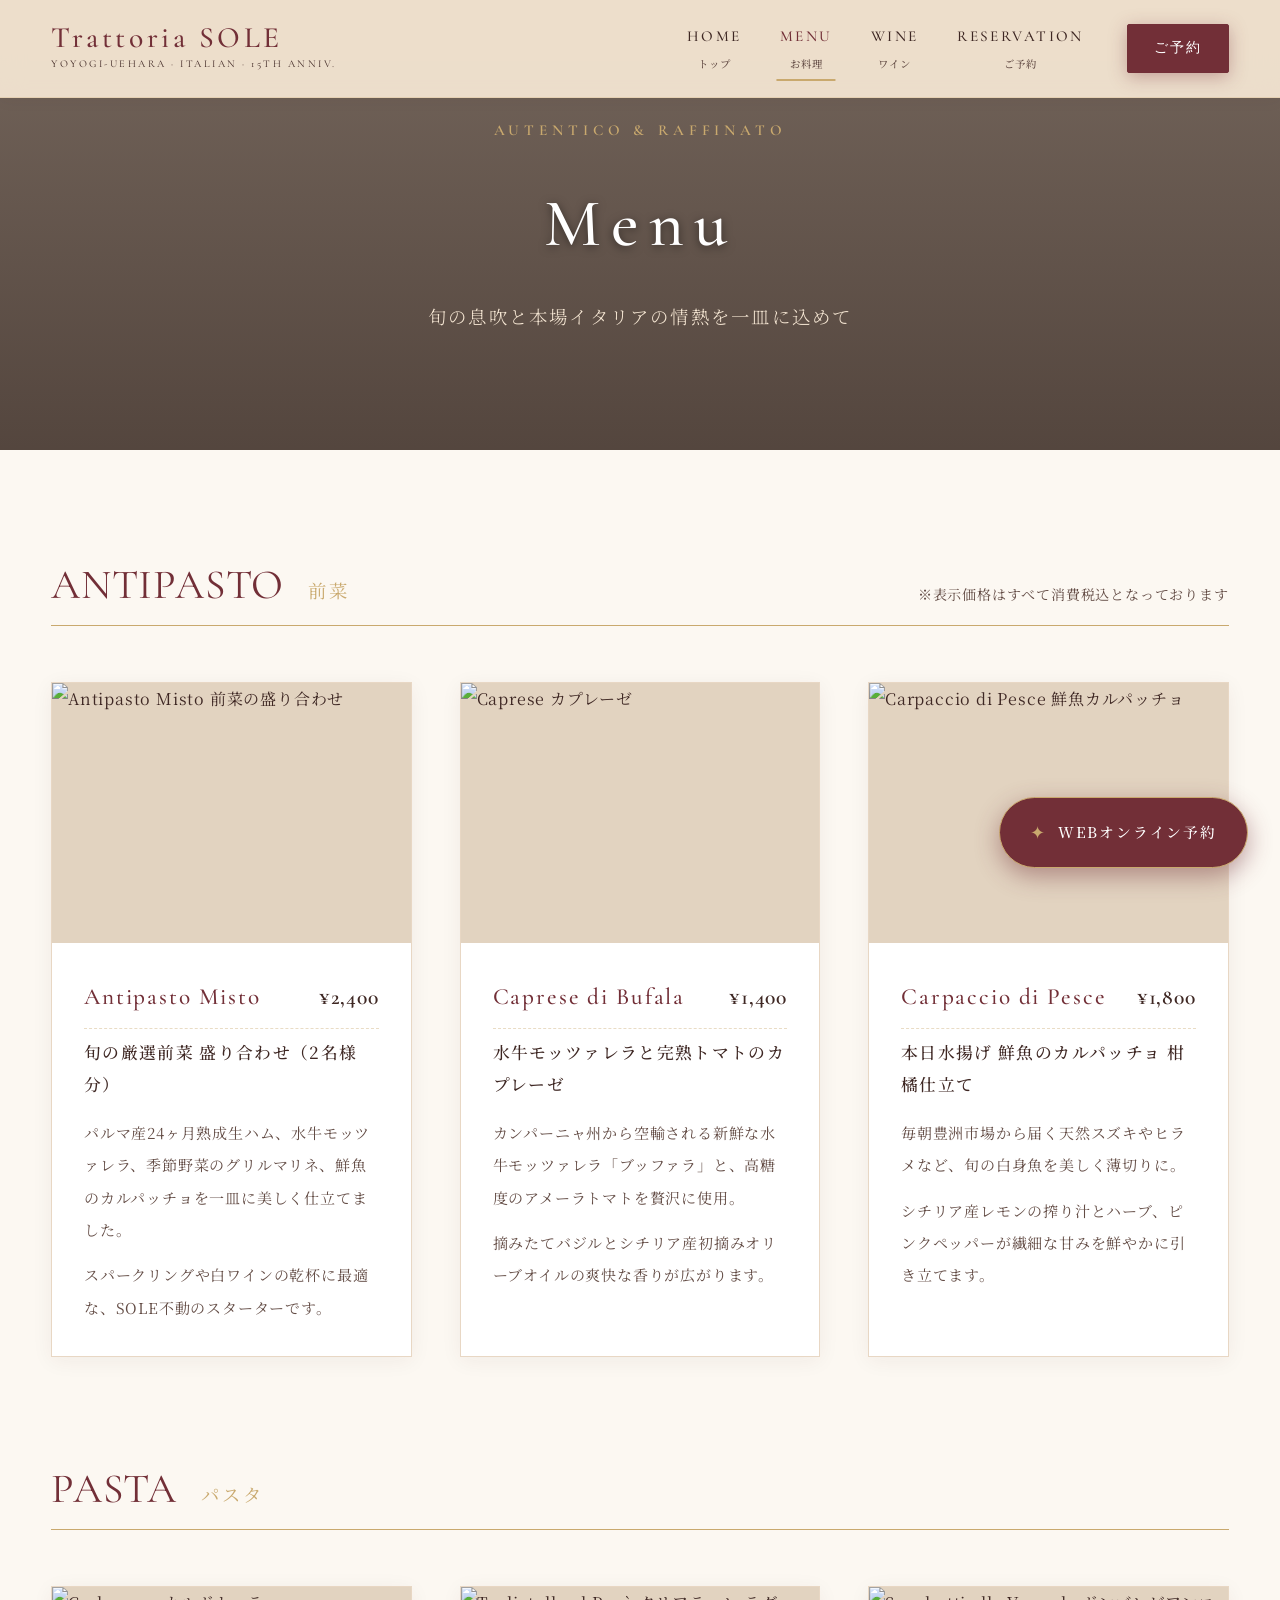
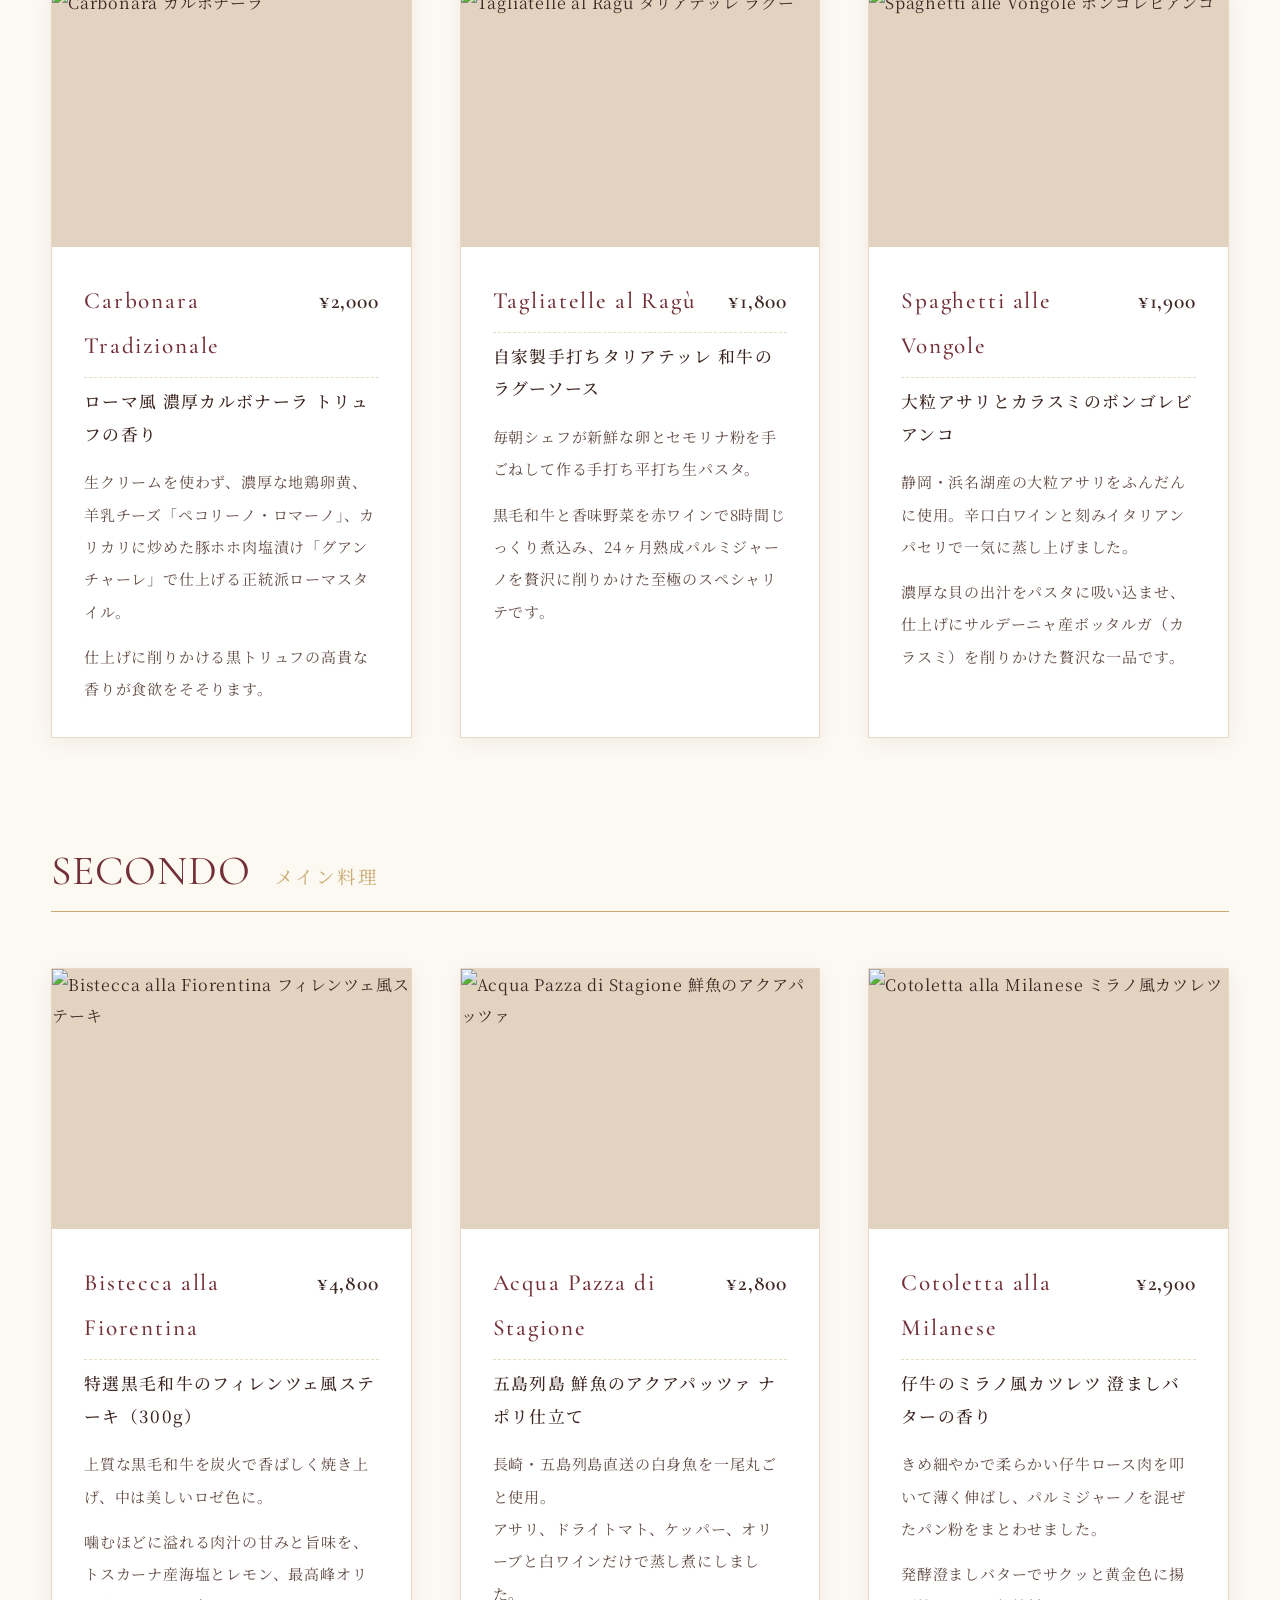
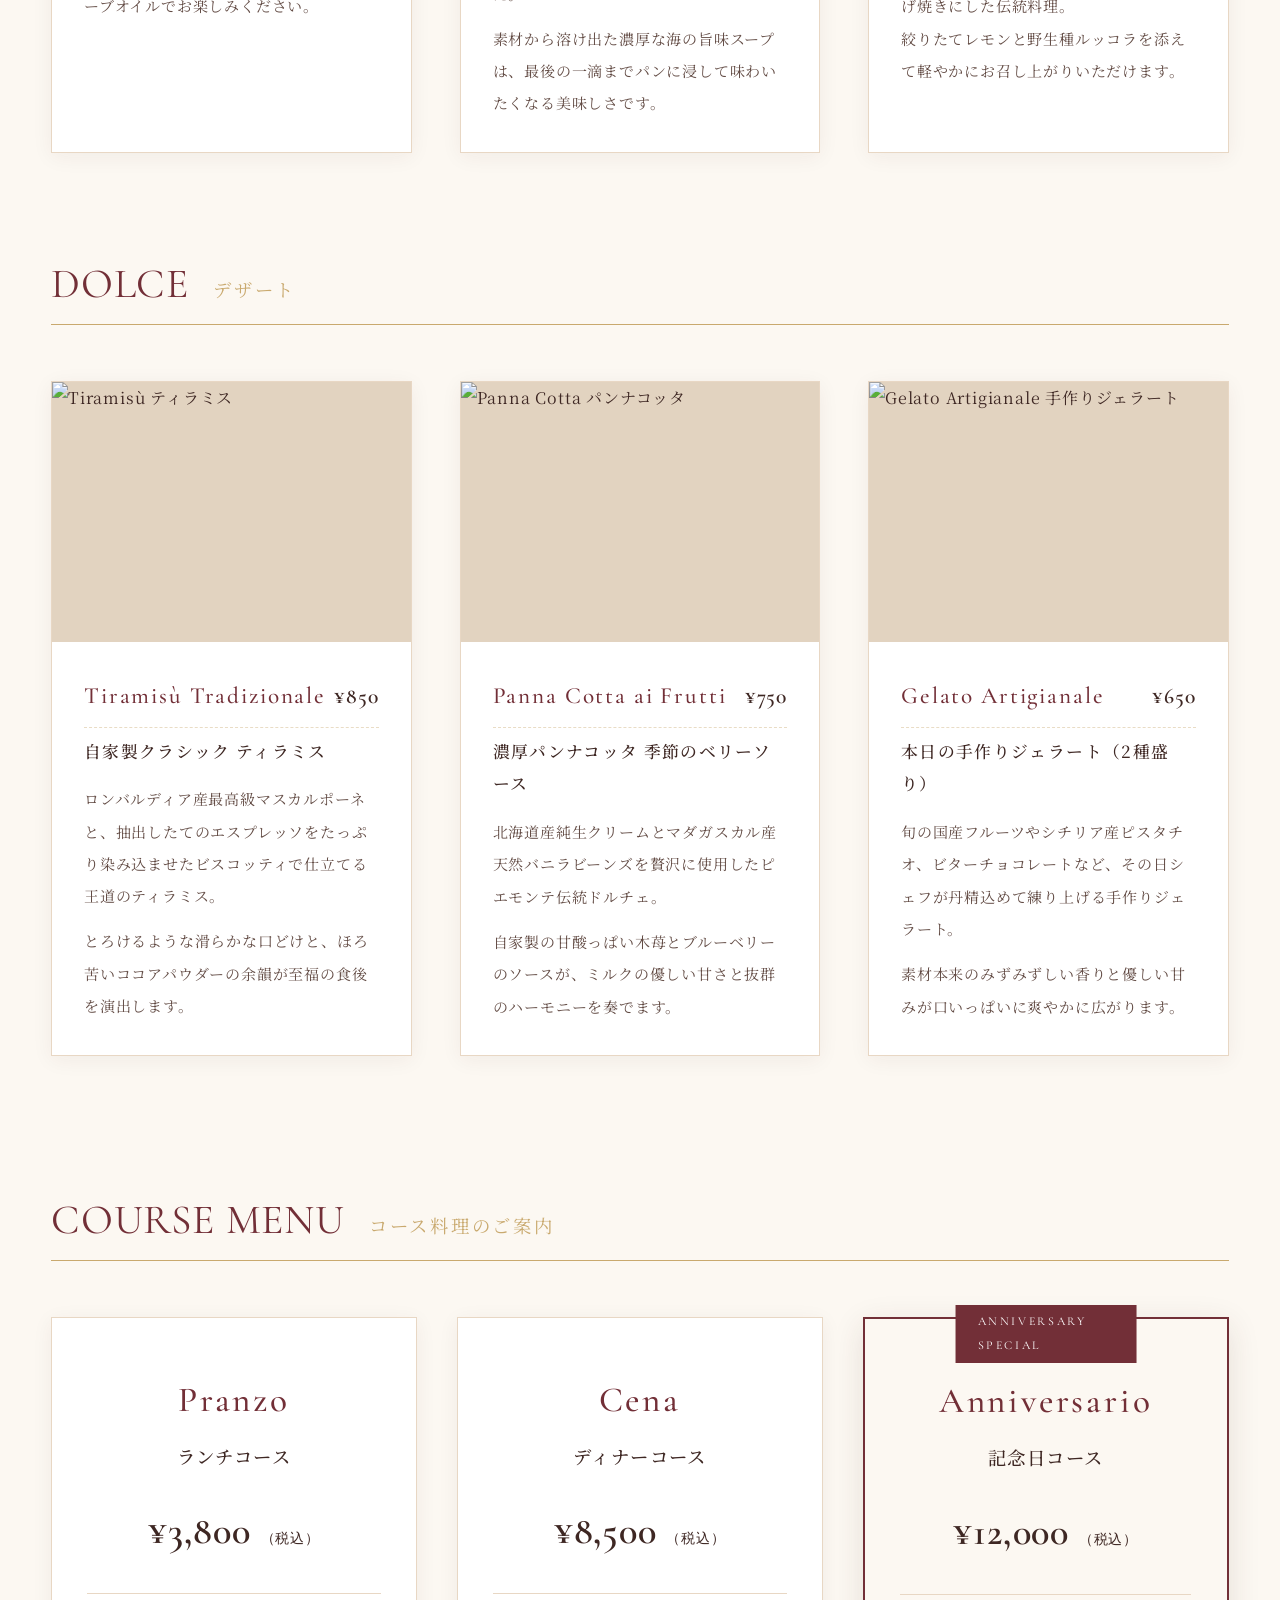
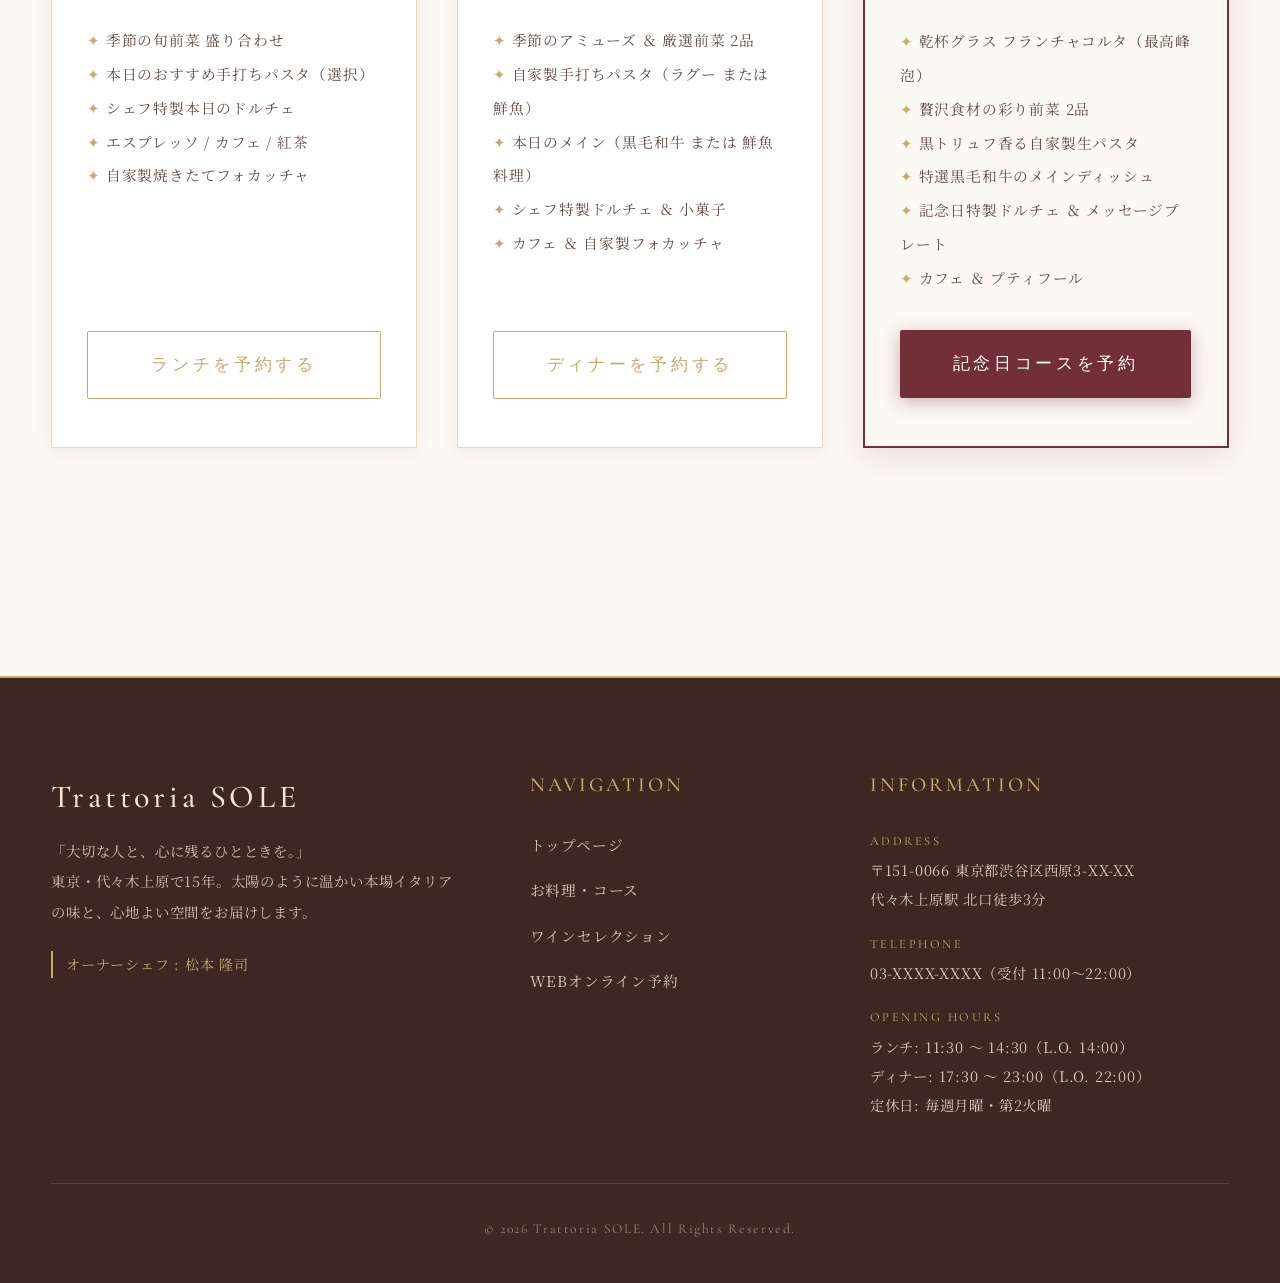
==== 試作④/menu.html @ 5c54e1fb "update study" ====
<!DOCTYPE html>
<html lang="ja">
<head>
  <meta charset="UTF-8">
  <meta name="viewport" content="width=device-width, initial-scale=1.0">
  <title>Menu（お料理・コース） | Trattoria SOLE（トラットリア ソーレ）</title>
  <meta name="description" content="Trattoria SOLEのお料理メニュー。前菜、自家製手打ちパスタ、メイン肉・魚料理、ドルチェ、そしてランチ・ディナー・記念日コースをご紹介します。">

  <!-- Google Fonts（欧文: Cormorant Garamond / 和文: Noto Serif JP） -->
  <link rel="preconnect" href="https://fonts.googleapis.com">
  <link rel="preconnect" href="https://fonts.gstatic.com" crossorigin>
  <link href="https://fonts.googleapis.com/css2?family=Cormorant+Garamond:ital,wght@0,300;0,400;0,500;0,600;1,400&family=Noto+Serif+JP:wght@300;400;500;600&display=swap" rel="stylesheet">

  <!-- 共通スタイルシート -->
  <link rel="stylesheet" href="css/style.css">
</head>
<body>

  <!-- ==========================================================================
       画面常時固定 予約ボタン
       ========================================================================== -->
  <a href="reservation.html" class="fixed-floating-cta" aria-label="オンラインご予約ページへ">
    <span class="cta-sparkle">✦</span>
    <span>WEBオンライン予約</span>
  </a>

  <!-- ==========================================================================
       共通ヘッダー
       ========================================================================== -->
  <header id="site-header">
    <div class="container header-container">

      <!-- 店舗ロゴ -->
      <a href="index.html" class="site-logo-link">
        <span class="logo-main-text">Trattoria SOLE</span>
        <span class="logo-sub-text">Yoyogi-Uehara · Italian · 15th Anniv.</span>
      </a>

      <!-- ナビゲーション -->
      <nav class="header-nav">
        <ul class="nav-links-list">
          <li class="nav-link-item">
            <a href="index.html">HOME<span class="sub-ja">トップ</span></a>
          </li>
          <li class="nav-link-item">
            <a href="menu.html" class="active">MENU<span class="sub-ja">お料理</span></a>
          </li>
          <li class="nav-link-item">
            <a href="wine.html">WINE<span class="sub-ja">ワイン</span></a>
          </li>
          <li class="nav-link-item">
            <a href="reservation.html">RESERVATION<span class="sub-ja">ご予約</span></a>
          </li>
        </ul>
        <a href="reservation.html" class="btn btn-primary header-reserve-btn">ご予約</a>
      </nav>

      <!-- ハンバーガーボタン -->
      <button id="hamburger-btn" class="hamburger-toggle-btn" aria-label="メニューを開く" aria-expanded="false">
        <span class="hamburger-line"></span>
        <span class="hamburger-line"></span>
        <span class="hamburger-line"></span>
      </button>

    </div>
  </header>

  <!-- モバイル用ドロワーメニュー -->
  <div id="mobile-backdrop" class="mobile-nav-backdrop"></div>
  <aside id="mobile-drawer" class="mobile-nav-drawer">
    <a href="index.html" class="site-logo-link" style="margin-bottom: 2rem;">
      <span class="logo-main-text" style="color: var(--color-wine);">Trattoria SOLE</span>
      <span class="logo-sub-text">Yoyogi-Uehara · Italian</span>
    </a>
    <ul class="mobile-nav-links">
      <li><a href="index.html" class="mobile-nav-link">HOME<span class="sub-ja">トップページ</span></a></li>
      <li><a href="menu.html" class="mobile-nav-link active">MENU<span class="sub-ja">お料理・コース</span></a></li>
      <li><a href="wine.html" class="mobile-nav-link">WINE<span class="sub-ja">厳選ワインリスト</span></a></li>
      <li><a href="reservation.html" class="mobile-nav-link">RESERVATION<span class="sub-ja">WEBオンライン予約</span></a></li>
    </ul>
    <a href="reservation.html" class="btn btn-primary" style="width: 100%; margin-top: 1.5rem;">ご予約はこちら</a>
  </aside>

  <!-- ==========================================================================
       メインコンテンツ
       ========================================================================== -->
  <main>

    <!-- サブページヒーローバナー -->
    <section class="subpage-hero-banner">
      <!-- 出典: Unsplash https://images.unsplash.com/photo-1555396273-367ea4eb4db5 -->
      <div class="subpage-hero-bg" style="background-image: url('https://images.unsplash.com/photo-1555396273-367ea4eb4db5?w=1920&q=80&auto=format&fit=crop');"></div>
      <div class="subpage-hero-overlay"></div>
      <div class="subpage-hero-content fade-in-element">
        <span class="section-label-en" style="color: var(--color-gold);">Autentico & Raffinato</span>
        <h1 class="subpage-en-title">Menu</h1>
        <p class="subpage-ja-subtitle">旬の息吹と本場イタリアの情熱を一皿に込めて</p>
      </div>
    </section>

    <!-- メニュー一覧セクション -->
    <div class="section-padding bg-ivory">
      <div class="container">

        <!-- ====================================================================
             1. 前菜（ANTIPASTO）
             ==================================================================== -->
        <section class="menu-category-section fade-in-element">
          <div class="menu-cat-header">
            <div>
              <span class="menu-cat-title-en">ANTIPASTO</span>
              <span class="menu-cat-title-ja">前菜</span>
            </div>
            <p style="font-size: 0.88rem; color: var(--color-text-sub);">※表示価格はすべて消費税込となっております</p>
          </div>

          <div class="menu-items-grid">

            <!-- 1. 前菜の盛り合わせ -->
            <article class="menu-item-card">
              <div class="menu-item-photo">
                <img src="https://images.unsplash.com/photo-1543362906-acfc16c67564?w=700&q=80&auto=format&fit=crop" alt="Antipasto Misto 前菜の盛り合わせ">
              </div>
              <div class="menu-item-details">
                <div>
                  <div class="item-top-header">
                    <h3 class="item-name-it">Antipasto Misto</h3>
                    <span class="item-price-text">¥2,400</span>
                  </div>
                  <h4 class="item-name-ja">旬の厳選前菜 盛り合わせ（2名様分）</h4>
                  <div class="dish-desc-block">
                    <p>
                      パルマ産24ヶ月熟成生ハム、水牛モッツァレラ、季節野菜のグリルマリネ、鮮魚のカルパッチョを一皿に美しく仕立てました。
                    </p>
                    <p>
                      スパークリングや白ワインの乾杯に最適な、SOLE不動のスターターです。
                    </p>
                  </div>
                </div>
              </div>
            </article>

            <!-- 2. カプレーゼ -->
            <article class="menu-item-card">
              <div class="menu-item-photo">
                <img src="https://images.unsplash.com/photo-1592417817098-8f3d6910985b?w=700&q=80&auto=format&fit=crop" alt="Caprese カプレーゼ">
              </div>
              <div class="menu-item-details">
                <div>
                  <div class="item-top-header">
                    <h3 class="item-name-it">Caprese di Bufala</h3>
                    <span class="item-price-text">¥1,400</span>
                  </div>
                  <h4 class="item-name-ja">水牛モッツァレラと完熟トマトのカプレーゼ</h4>
                  <div class="dish-desc-block">
                    <p>
                      カンパーニャ州から空輸される新鮮な水牛モッツァレラ「ブッファラ」と、高糖度のアメーラトマトを贅沢に使用。
                    </p>
                    <p>
                      摘みたてバジルとシチリア産初摘みオリーブオイルの爽快な香りが広がります。
                    </p>
                  </div>
                </div>
              </div>
            </article>

            <!-- 3. 本日の鮮魚カルパッチョ -->
            <article class="menu-item-card">
              <div class="menu-item-photo">
                <img src="https://images.unsplash.com/photo-1534422298391-e4f8c172dddb?w=700&q=80&auto=format&fit=crop" alt="Carpaccio di Pesce 鮮魚カルパッチョ">
              </div>
              <div class="menu-item-details">
                <div>
                  <div class="item-top-header">
                    <h3 class="item-name-it">Carpaccio di Pesce</h3>
                    <span class="item-price-text">¥1,800</span>
                  </div>
                  <h4 class="item-name-ja">本日水揚げ 鮮魚のカルパッチョ 柑橘仕立て</h4>
                  <div class="dish-desc-block">
                    <p>
                      毎朝豊洲市場から届く天然スズキやヒラメなど、旬の白身魚を美しく薄切りに。
                    </p>
                    <p>
                      シチリア産レモンの搾り汁とハーブ、ピンクペッパーが繊細な甘みを鮮やかに引き立てます。
                    </p>
                  </div>
                </div>
              </div>
            </article>

          </div>
        </section>

        <!-- ====================================================================
             2. パスタ（PASTA）
             ==================================================================== -->
        <section class="menu-category-section fade-in-element">
          <div class="menu-cat-header">
            <div>
              <span class="menu-cat-title-en">PASTA</span>
              <span class="menu-cat-title-ja">パスタ</span>
            </div>
          </div>

          <div class="menu-items-grid">

            <!-- 1. カルボナーラ -->
            <article class="menu-item-card">
              <div class="menu-item-photo">
                <img src="https://images.unsplash.com/photo-1621996346565-e3dbc646d9a9?w=700&q=80&auto=format&fit=crop" alt="Carbonara カルボナーラ">
              </div>
              <div class="menu-item-details">
                <div>
                  <div class="item-top-header">
                    <h3 class="item-name-it">Carbonara Tradizionale</h3>
                    <span class="item-price-text">¥2,000</span>
                  </div>
                  <h4 class="item-name-ja">ローマ風 濃厚カルボナーラ トリュフの香り</h4>
                  <div class="dish-desc-block">
                    <p>
                      生クリームを使わず、濃厚な地鶏卵黄、羊乳チーズ「ペコリーノ・ロマーノ」、カリカリに炒めた豚ホホ肉塩漬け「グアンチャーレ」で仕上げる正統派ローマスタイル。
                    </p>
                    <p>
                      仕上げに削りかける黒トリュフの高貴な香りが食欲をそそります。
                    </p>
                  </div>
                </div>
              </div>
            </article>

            <!-- 2. タリアテッレ ラグー -->
            <article class="menu-item-card">
              <div class="menu-item-photo">
                <img src="https://images.unsplash.com/photo-1551183053-bf91a1d81141?w=700&q=80&auto=format&fit=crop" alt="Tagliatelle al Ragù タリアテッレ ラグー">
              </div>
              <div class="menu-item-details">
                <div>
                  <div class="item-top-header">
                    <h3 class="item-name-it">Tagliatelle al Ragù</h3>
                    <span class="item-price-text">¥1,800</span>
                  </div>
                  <h4 class="item-name-ja">自家製手打ちタリアテッレ 和牛のラグーソース</h4>
                  <div class="dish-desc-block">
                    <p>
                      毎朝シェフが新鮮な卵とセモリナ粉を手ごねして作る手打ち平打ち生パスタ。
                    </p>
                    <p>
                      黒毛和牛と香味野菜を赤ワインで8時間じっくり煮込み、24ヶ月熟成パルミジャーノを贅沢に削りかけた至極のスペシャリテです。
                    </p>
                  </div>
                </div>
              </div>
            </article>

            <!-- 3. ボンゴレビアンコ -->
            <article class="menu-item-card">
              <div class="menu-item-photo">
                <img src="https://images.unsplash.com/photo-1612929633738-8fe44f7ec841?w=700&q=80&auto=format&fit=crop" alt="Spaghetti alle Vongole ボンゴレビアンコ">
              </div>
              <div class="menu-item-details">
                <div>
                  <div class="item-top-header">
                    <h3 class="item-name-it">Spaghetti alle Vongole</h3>
                    <span class="item-price-text">¥1,900</span>
                  </div>
                  <h4 class="item-name-ja">大粒アサリとカラスミのボンゴレビアンコ</h4>
                  <div class="dish-desc-block">
                    <p>
                      静岡・浜名湖産の大粒アサリをふんだんに使用。辛口白ワインと刻みイタリアンパセリで一気に蒸し上げました。
                    </p>
                    <p>
                      濃厚な貝の出汁をパスタに吸い込ませ、仕上げにサルデーニャ産ボッタルガ（カラスミ）を削りかけた贅沢な一品です。
                    </p>
                  </div>
                </div>
              </div>
            </article>

          </div>
        </section>

        <!-- ====================================================================
             3. メイン料理（SECONDO）
             ==================================================================== -->
        <section class="menu-category-section fade-in-element">
          <div class="menu-cat-header">
            <div>
              <span class="menu-cat-title-en">SECONDO</span>
              <span class="menu-cat-title-ja">メイン料理</span>
            </div>
          </div>

          <div class="menu-items-grid">

            <!-- 1. フィレンツェ風ステーキ -->
            <article class="menu-item-card">
              <div class="menu-item-photo">
                <img src="https://images.unsplash.com/photo-1544025162-d76694265947?w=700&q=80&auto=format&fit=crop" alt="Bistecca alla Fiorentina フィレンツェ風ステーキ">
              </div>
              <div class="menu-item-details">
                <div>
                  <div class="item-top-header">
                    <h3 class="item-name-it">Bistecca alla Fiorentina</h3>
                    <span class="item-price-text">¥4,800</span>
                  </div>
                  <h4 class="item-name-ja">特選黒毛和牛のフィレンツェ風ステーキ（300g）</h4>
                  <div class="dish-desc-block">
                    <p>
                      上質な黒毛和牛を炭火で香ばしく焼き上げ、中は美しいロゼ色に。
                    </p>
                    <p>
                      噛むほどに溢れる肉汁の甘みと旨味を、トスカーナ産海塩とレモン、最高峰オリーブオイルでお楽しみください。
                    </p>
                  </div>
                </div>
              </div>
            </article>

            <!-- 2. 鮮魚のアクアパッツァ -->
            <article class="menu-item-card">
              <div class="menu-item-photo">
                <img src="https://images.unsplash.com/photo-1519708227418-c8fd9a32b7a2?w=700&q=80&auto=format&fit=crop" alt="Acqua Pazza di Stagione 鮮魚のアクアパッツァ">
              </div>
              <div class="menu-item-details">
                <div>
                  <div class="item-top-header">
                    <h3 class="item-name-it">Acqua Pazza di Stagione</h3>
                    <span class="item-price-text">¥2,800</span>
                  </div>
                  <h4 class="item-name-ja">五島列島 鮮魚のアクアパッツァ ナポリ仕立て</h4>
                  <div class="dish-desc-block">
                    <p>
                      長崎・五島列島直送の白身魚を一尾丸ごと使用。<br>
                      アサリ、ドライトマト、ケッパー、オリーブと白ワインだけで蒸し煮にしました。
                    </p>
                    <p>
                      素材から溶け出た濃厚な海の旨味スープは、最後の一滴までパンに浸して味わいたくなる美味しさです。
                    </p>
                  </div>
                </div>
              </div>
            </article>

            <!-- 3. ミラノ風カツレツ -->
            <article class="menu-item-card">
              <div class="menu-item-photo">
                <img src="https://images.unsplash.com/photo-1467003909585-2f8a72700288?w=700&q=80&auto=format&fit=crop" alt="Cotoletta alla Milanese ミラノ風カツレツ">
              </div>
              <div class="menu-item-details">
                <div>
                  <div class="item-top-header">
                    <h3 class="item-name-it">Cotoletta alla Milanese</h3>
                    <span class="item-price-text">¥2,900</span>
                  </div>
                  <h4 class="item-name-ja">仔牛のミラノ風カツレツ 澄ましバターの香り</h4>
                  <div class="dish-desc-block">
                    <p>
                      きめ細やかで柔らかい仔牛ロース肉を叩いて薄く伸ばし、パルミジャーノを混ぜたパン粉をまとわせました。
                    </p>
                    <p>
                      発酵澄ましバターでサクッと黄金色に揚げ焼きにした伝統料理。<br>
                      絞りたてレモンと野生種ルッコラを添えて軽やかにお召し上がりいただけます。
                    </p>
                  </div>
                </div>
              </div>
            </article>

          </div>
        </section>

        <!-- ====================================================================
             4. デザート（DOLCE）
             ==================================================================== -->
        <section class="menu-category-section fade-in-element">
          <div class="menu-cat-header">
            <div>
              <span class="menu-cat-title-en">DOLCE</span>
              <span class="menu-cat-title-ja">デザート</span>
            </div>
          </div>

          <div class="menu-items-grid">

            <!-- 1. ティラミス -->
            <article class="menu-item-card">
              <div class="menu-item-photo">
                <img src="https://images.unsplash.com/photo-1571877227200-a0d98ea607e9?w=700&q=80&auto=format&fit=crop" alt="Tiramisù ティラミス">
              </div>
              <div class="menu-item-details">
                <div>
                  <div class="item-top-header">
                    <h3 class="item-name-it">Tiramisù Tradizionale</h3>
                    <span class="item-price-text">¥850</span>
                  </div>
                  <h4 class="item-name-ja">自家製クラシック ティラミス</h4>
                  <div class="dish-desc-block">
                    <p>
                      ロンバルディア産最高級マスカルポーネと、抽出したてのエスプレッソをたっぷり染み込ませたビスコッティで仕立てる王道のティラミス。
                    </p>
                    <p>
                      とろけるような滑らかな口どけと、ほろ苦いココアパウダーの余韻が至福の食後を演出します。
                    </p>
                  </div>
                </div>
              </div>
            </article>

            <!-- 2. パンナコッタ -->
            <article class="menu-item-card">
              <div class="menu-item-photo">
                <img src="https://images.unsplash.com/photo-1551024601-bec78aea704b?w=700&q=80&auto=format&fit=crop" alt="Panna Cotta パンナコッタ">
              </div>
              <div class="menu-item-details">
                <div>
                  <div class="item-top-header">
                    <h3 class="item-name-it">Panna Cotta ai Frutti</h3>
                    <span class="item-price-text">¥750</span>
                  </div>
                  <h4 class="item-name-ja">濃厚パンナコッタ 季節のベリーソース</h4>
                  <div class="dish-desc-block">
                    <p>
                      北海道産純生クリームとマダガスカル産天然バニラビーンズを贅沢に使用したピエモンテ伝統ドルチェ。
                    </p>
                    <p>
                      自家製の甘酸っぱい木苺とブルーベリーのソースが、ミルクの優しい甘さと抜群のハーモニーを奏でます。
                    </p>
                  </div>
                </div>
              </div>
            </article>

            <!-- 3. ジェラート -->
            <article class="menu-item-card">
              <div class="menu-item-photo">
                <img src="https://images.unsplash.com/photo-1560008581-09826d1de69e?w=700&q=80&auto=format&fit=crop" alt="Gelato Artigianale 手作りジェラート">
              </div>
              <div class="menu-item-details">
                <div>
                  <div class="item-top-header">
                    <h3 class="item-name-it">Gelato Artigianale</h3>
                    <span class="item-price-text">¥650</span>
                  </div>
                  <h4 class="item-name-ja">本日の手作りジェラート（2種盛り）</h4>
                  <div class="dish-desc-block">
                    <p>
                      旬の国産フルーツやシチリア産ピスタチオ、ビターチョコレートなど、その日シェフが丹精込めて練り上げる手作りジェラート。
                    </p>
                    <p>
                      素材本来のみずみずしい香りと優しい甘みが口いっぱいに爽やかに広がります。
                    </p>
                  </div>
                </div>
              </div>
            </article>

          </div>
        </section>

        <!-- ====================================================================
             5. コース料理（ランチ・ディナー・記念日）
             ==================================================================== -->
        <section id="courses" class="menu-category-section fade-in-element" style="padding-top: 2rem;">
          <div class="menu-cat-header">
            <div>
              <span class="menu-cat-title-en">COURSE MENU</span>
              <span class="menu-cat-title-ja">コース料理のご案内</span>
            </div>
          </div>

          <div class="courses-container-grid">

            <!-- ランチコース -->
            <div class="course-plan-card">
              <div>
                <h3 class="course-plan-name-en">Pranzo</h3>
                <h4 class="course-plan-name-ja">ランチコース</h4>
                <div class="course-plan-price">¥3,800 <span style="font-size: 0.85rem; font-weight: normal;">（税込）</span></div>
                <ul class="course-bullets-list">
                  <li>季節の旬前菜 盛り合わせ</li>
                  <li>本日のおすすめ手打ちパスタ（選択）</li>
                  <li>シェフ特製本日のドルチェ</li>
                  <li>エスプレッソ / カフェ / 紅茶</li>
                  <li>自家製焼きたてフォカッチャ</li>
                </ul>
              </div>
              <a href="reservation.html" class="btn btn-outline-gold" style="width: 100%;">ランチを予約する</a>
            </div>

            <!-- ディナーコース -->
            <div class="course-plan-card">
              <div>
                <h3 class="course-plan-name-en">Cena</h3>
                <h4 class="course-plan-name-ja">ディナーコース</h4>
                <div class="course-plan-price">¥8,500 <span style="font-size: 0.85rem; font-weight: normal;">（税込）</span></div>
                <ul class="course-bullets-list">
                  <li>季節のアミューズ ＆ 厳選前菜 2品</li>
                  <li>自家製手打ちパスタ（ラグー または 鮮魚）</li>
                  <li>本日のメイン（黒毛和牛 または 鮮魚料理）</li>
                  <li>シェフ特製ドルチェ ＆ 小菓子</li>
                  <li>カフェ ＆ 自家製フォカッチャ</li>
                </ul>
              </div>
              <a href="reservation.html" class="btn btn-outline-gold" style="width: 100%;">ディナーを予約する</a>
            </div>

            <!-- 記念日コース（おすすめ） -->
            <div class="course-plan-card is-anniversary">
              <span class="course-ribbon-tag">Anniversary Special</span>
              <div>
                <h3 class="course-plan-name-en">Anniversario</h3>
                <h4 class="course-plan-name-ja">記念日コース</h4>
                <div class="course-plan-price">¥12,000 <span style="font-size: 0.85rem; font-weight: normal;">（税込）</span></div>
                <ul class="course-bullets-list">
                  <li>乾杯グラス フランチャコルタ（最高峰泡）</li>
                  <li>贅沢食材の彩り前菜 2品</li>
                  <li>黒トリュフ香る自家製生パスタ</li>
                  <li>特選黒毛和牛のメインディッシュ</li>
                  <li>記念日特製ドルチェ ＆ メッセージプレート</li>
                  <li>カフェ ＆ プティフール</li>
                </ul>
              </div>
              <a href="reservation.html" class="btn btn-primary" style="width: 100%;">記念日コースを予約</a>
            </div>

          </div>
        </section>

      </div>
    </div>

  </main>

  <!-- ==========================================================================
       共通フッター
       ========================================================================== -->
  <footer id="site-footer">
    <div class="container">
      <div class="footer-grid-layout">

        <div>
          <h2 class="footer-brand-title">Trattoria SOLE</h2>
          <p class="footer-concept-quote">
            「大切な人と、心に残るひとときを。」<br>
            東京・代々木上原で15年。太陽のように温かい本場イタリアの味と、心地よい空間をお届けします。
          </p>
          <div class="footer-chef-badge">
            オーナーシェフ : 松本 隆司
          </div>
        </div>

        <div>
          <h3 class="footer-nav-title">Navigation</h3>
          <ul class="footer-nav-list">
            <li><a href="index.html">トップページ</a></li>
            <li><a href="menu.html">お料理・コース</a></li>
            <li><a href="wine.html">ワインセレクション</a></li>
            <li><a href="reservation.html">WEBオンライン予約</a></li>
          </ul>
        </div>

        <div>
          <h3 class="footer-nav-title">Information</h3>
          <dl class="footer-info-details">
            <dt>Address</dt>
            <dd>〒151-0066 東京都渋谷区西原3-XX-XX<br>代々木上原駅 北口徒歩3分</dd>

            <dt>Telephone</dt>
            <dd>03-XXXX-XXXX（受付 11:00〜22:00）</dd>

            <dt>Opening Hours</dt>
            <dd>
              ランチ: 11:30 〜 14:30（L.O. 14:00）<br>
              ディナー: 17:30 〜 23:00（L.O. 22:00）<br>
              定休日: 毎週月曜・第2火曜
            </dd>
          </dl>
        </div>

      </div>

      <div class="footer-copyright-bar">
        &copy; 2026 Trattoria SOLE. All Rights Reserved.
      </div>
    </div>
  </footer>

  <!-- 共通JavaScript -->
  <script src="js/script.js"></script>

</body>
</html>
---- 試作④/css/style.css ----
@charset "UTF-8";

/* ==========================================================================
   Trattoria SOLE（トラットリア ソーレ）公式Webサイト
   共通スタイルシート（css/style.css）
   ========================================================================== */

/* ---------- CSS変数（デザインシステム・カラーパレット） ---------- */
:root {
  /* 指定メインカラー */
  --color-wine: #722F37;           /* ワインレッド（気品と深み） */
  --color-beige: #F5E6D3;          /* ベージュ（温もりあるベースカラー） */
  --color-gold: #C9A96E;           /* ゴールド（上質なアクセント装飾） */
  --color-gold-hover: #b39257;     /* ゴールドホバー時 */
  --color-dark: #3E2723;           /* ダークブラウン（引き締めの主テキスト色） */
  --color-white: #FFFFFF;          /* ピュアホワイト */

  /* 補助トーン */
  --color-ivory: #FCF8F2;          /* 背景用ソフトアイボリー */
  --color-text-sub: #634C45;       /* 本文サブカラー（可読性と温かみ） */
  --color-border: #E8D7C4;         /* 上品な淡い境界線 */
  --color-border-gold: rgba(201, 169, 110, 0.4);

  /* タイポグラフィ（セリフ体ベース） */
  --font-en: 'Cormorant Garamond', Garamond, 'Times New Roman', serif;
  --font-ja: 'Noto Serif JP', 'Yu Mincho', 'Hiragino Mincho ProN', serif;

  /* シャドウ ＆ トランジション */
  --shadow-subtle: 0 4px 20px rgba(62, 39, 35, 0.06);
  --shadow-medium: 0 8px 30px rgba(62, 39, 35, 0.12);
  --shadow-deep: 0 16px 45px rgba(62, 39, 35, 0.18);
  --transition-smooth: all 0.4s cubic-bezier(0.16, 1, 0.3, 1);
}

/* ---------- リセット ＆ 基本設定 ---------- */
*, *::before, *::after {
  box-sizing: border-box;
  margin: 0;
  padding: 0;
}

html {
  font-size: 16px;
  scroll-behavior: smooth;
  scroll-padding-top: 100px;
}

body {
  font-family: var(--font-ja);
  background-color: var(--color-beige);
  color: var(--color-dark);
  line-height: 1.95;
  letter-spacing: 0.05em;
  -webkit-font-smoothing: antialiased;
  -moz-osx-font-smoothing: grayscale;
  overflow-x: hidden;
}

img {
  max-width: 100%;
  height: auto;
  display: block;
  object-fit: cover;
  background-color: #E2D3C0; /* 画像読み込み前のフォールバック */
}

a {
  color: inherit;
  text-decoration: none;
  transition: var(--transition-smooth);
}

ul, ol {
  list-style: none;
}

/* ---------- 共通タイポグラフィ ---------- */
h1, h2, h3, h4, h5 {
  font-weight: 500;
  letter-spacing: 0.08em;
}

.font-serif-en {
  font-family: var(--font-en);
}

/* セクションタイトル周り */
.section-header-block {
  text-align: center;
  max-width: 780px;
  margin: 0 auto 5rem;
}

.section-label-en {
  display: block;
  font-family: var(--font-en);
  font-size: 0.95rem;
  letter-spacing: 0.32em;
  text-transform: uppercase;
  color: var(--color-wine);
  margin-bottom: 0.8rem;
  font-weight: 600;
}

.section-main-heading {
  font-size: clamp(2rem, 4.5vw, 3rem);
  color: var(--color-dark);
  line-height: 1.35;
  margin-bottom: 1rem;
}

.gold-accent-line {
  width: 50px;
  height: 2px;
  background-color: var(--color-gold);
  margin: 1.2rem auto 2rem;
}

.gold-accent-line.left {
  margin-left: 0;
}

.section-lead-text {
  font-size: 1.05rem;
  color: var(--color-text-sub);
  line-height: 2.1;
}

/* 読みやすさを追求した段落クラス */
.text-paragraph {
  font-size: 0.98rem;
  line-height: 2.25;
  color: var(--color-text-sub);
  margin-bottom: 1.5rem;
  letter-spacing: 0.04em;
}

.text-paragraph:last-child {
  margin-bottom: 0;
}

.dish-desc-block p,
.wine-desc-block p {
  font-size: 0.94rem;
  line-height: 2.15;
  color: var(--color-text-sub);
  margin-bottom: 0.8rem;
}

.dish-desc-block p:last-child,
.wine-desc-block p:last-child {
  margin-bottom: 0;
}

/* ---------- 汎用コンテナ ＆ セクション余白 ---------- */
.container {
  width: min(1200px, 92%);
  margin-inline: auto;
}

.container-narrow {
  width: min(880px, 90%);
  margin-inline: auto;
}

.section-padding {
  padding: clamp(5.5rem, 9vw, 9.5rem) 0;
}

.bg-beige {
  background-color: var(--color-beige);
}

.bg-white {
  background-color: var(--color-white);
}

.bg-ivory {
  background-color: var(--color-ivory);
}

.bg-dark {
  background-color: var(--color-dark);
  color: var(--color-beige);
}

/* ---------- ボタン（上質な装飾 ＆ ホバーエフェクト） ---------- */
.btn {
  display: inline-flex;
  align-items: center;
  justify-content: center;
  gap: 0.6rem;
  padding: 1.05rem 2.6rem;
  font-family: var(--font-en);
  font-size: 1.05rem;
  letter-spacing: 0.22em;
  text-transform: uppercase;
  border-radius: 2px;
  cursor: pointer;
  transition: var(--transition-smooth);
  position: relative;
  overflow: hidden;
}

/* メイン予約ボタン（ワインレッド） */
.btn-primary {
  background-color: var(--color-wine);
  color: #FFFFFF;
  border: 1px solid var(--color-wine);
  box-shadow: 0 4px 18px rgba(114, 47, 55, 0.35);
}

.btn-primary:hover {
  background-color: #551f26;
  border-color: #551f26;
  transform: translateY(-3px);
  box-shadow: 0 8px 25px rgba(114, 47, 55, 0.45);
}

/* ゴールドアクセントボタン */
.btn-gold {
  background-color: var(--color-gold);
  color: #FFFFFF;
  border: 1px solid var(--color-gold);
}

.btn-gold:hover {
  background-color: var(--color-gold-hover);
  border-color: var(--color-gold-hover);
  transform: translateY(-3px);
  box-shadow: 0 6px 20px rgba(201, 169, 110, 0.4);
}

/* 枠線ボタン（ゴールドアウトライン） */
.btn-outline-gold {
  background-color: transparent;
  color: var(--color-gold);
  border: 1px solid var(--color-gold);
}

.btn-outline-gold:hover {
  background-color: var(--color-gold);
  color: #FFFFFF;
  transform: translateY(-3px);
}

/* 枠線ボタン（ホワイト） */
.btn-outline-white {
  background-color: transparent;
  color: #FFFFFF;
  border: 1px solid rgba(255, 255, 255, 0.7);
}

.btn-outline-white:hover {
  background-color: #FFFFFF;
  color: var(--color-dark);
  border-color: #FFFFFF;
  transform: translateY(-3px);
}

/* ==========================================================================
   共通ヘッダー（ロゴ、ナビゲーション、予約ボタン）
   ========================================================================== */
#site-header {
  position: fixed;
  top: 0;
  left: 0;
  width: 100%;
  z-index: 1000;
  transition: background-color 0.4s ease, backdrop-filter 0.4s ease, box-shadow 0.4s ease;
  background-color: rgba(245, 230, 211, 0.94);
  backdrop-filter: blur(12px);
  border-bottom: 1px solid rgba(201, 169, 110, 0.25);
  box-shadow: 0 2px 15px rgba(62, 39, 35, 0.05);
}

/* トップページの初期透過状態（スクロールで背景追加） */
.header-transparent {
  background-color: rgba(62, 39, 35, 0.35) !important;
  backdrop-filter: blur(8px) !important;
  border-bottom: 1px solid rgba(255, 255, 255, 0.15) !important;
}

.header-transparent.header-scrolled {
  background-color: rgba(245, 230, 211, 0.96) !important;
  backdrop-filter: blur(14px) !important;
  border-bottom: 1px solid rgba(201, 169, 110, 0.3) !important;
  box-shadow: var(--shadow-subtle) !important;
}

.header-container {
  display: flex;
  align-items: center;
  justify-content: space-between;
  padding: 1rem 0;
}

/* ブランドロゴ */
.site-logo-link {
  display: flex;
  flex-direction: column;
}

.logo-main-text {
  font-family: var(--font-en);
  font-size: clamp(1.4rem, 2.5vw, 1.85rem);
  font-weight: 500;
  letter-spacing: 0.12em;
  color: var(--color-wine);
  line-height: 1.1;
  transition: color 0.3s ease;
}

.header-transparent:not(.header-scrolled) .logo-main-text {
  color: #FFFFFF;
}

.logo-sub-text {
  font-family: var(--font-en);
  font-size: 0.65rem;
  letter-spacing: 0.24em;
  color: var(--color-dark);
  text-transform: uppercase;
}

.header-transparent:not(.header-scrolled) .logo-sub-text {
  color: rgba(255, 255, 255, 0.85);
}

/* ナビゲーションメニュー */
.header-nav {
  display: flex;
  align-items: center;
  gap: 2.5rem;
}

.nav-links-list {
  display: flex;
  align-items: center;
  gap: 2rem;
}

.nav-link-item a {
  display: flex;
  flex-direction: column;
  align-items: center;
  font-family: var(--font-en);
  font-size: 0.95rem;
  letter-spacing: 0.16em;
  color: var(--color-dark);
  font-weight: 500;
  position: relative;
  padding: 0.4rem 0.2rem;
}

.header-transparent:not(.header-scrolled) .nav-link-item a {
  color: rgba(255, 255, 255, 0.92);
}

.nav-link-item a span.sub-ja {
  font-family: var(--font-ja);
  font-size: 0.65rem;
  letter-spacing: 0.1em;
  color: var(--color-text-sub);
  margin-top: 2px;
}

.header-transparent:not(.header-scrolled) .nav-link-item a span.sub-ja {
  color: rgba(255, 255, 255, 0.7);
}

.nav-link-item a::after {
  content: '';
  position: absolute;
  bottom: 0;
  left: 50%;
  width: 0;
  height: 2px;
  background-color: var(--color-gold);
  transition: var(--transition-smooth);
  transform: translateX(-50%);
}

.nav-link-item a:hover::after,
.nav-link-item a.active::after {
  width: 100%;
}

.nav-link-item a.active {
  color: var(--color-wine);
}

.header-transparent:not(.header-scrolled) .nav-link-item a.active {
  color: #FFFFFF;
}

/* ヘッダー内予約ボタン */
.header-reserve-btn {
  padding: 0.65rem 1.6rem;
  font-size: 0.85rem;
  letter-spacing: 0.16em;
  border-radius: 2px;
}

/* ハンバーガーボタン（SP用） */
.hamburger-toggle-btn {
  display: none;
  background: transparent;
  border: none;
  cursor: pointer;
  width: 44px;
  height: 44px;
  flex-direction: column;
  justify-content: center;
  align-items: center;
  gap: 6px;
  z-index: 1100;
}

.hamburger-line {
  display: block;
  width: 26px;
  height: 2px;
  background-color: var(--color-dark);
  transition: var(--transition-smooth);
}

.header-transparent:not(.header-scrolled) .hamburger-line {
  background-color: #FFFFFF;
}

.hamburger-toggle-btn.is-active .hamburger-line {
  background-color: var(--color-dark) !important;
}

.hamburger-toggle-btn.is-active .hamburger-line:nth-child(1) {
  transform: translateY(8px) rotate(45deg);
}

.hamburger-toggle-btn.is-active .hamburger-line:nth-child(2) {
  opacity: 0;
}

.hamburger-toggle-btn.is-active .hamburger-line:nth-child(3) {
  transform: translateY(-8px) rotate(-45deg);
}

/* モバイルドロワーナビ */
.mobile-nav-drawer {
  position: fixed;
  top: 0;
  right: -100%;
  width: 100%;
  max-width: 360px;
  height: 100vh;
  background-color: var(--color-ivory);
  box-shadow: -5px 0 30px rgba(62, 39, 35, 0.2);
  display: flex;
  flex-direction: column;
  justify-content: center;
  align-items: center;
  padding: 3rem 2rem;
  gap: 2rem;
  z-index: 1050;
  transition: right 0.45s cubic-bezier(0.16, 1, 0.3, 1);
}

.mobile-nav-drawer.is-open {
  right: 0;
}

.mobile-nav-links {
  display: flex;
  flex-direction: column;
  align-items: center;
  gap: 1.8rem;
  width: 100%;
}

.mobile-nav-link {
  font-family: var(--font-en);
  font-size: 1.35rem;
  color: var(--color-dark);
  letter-spacing: 0.18em;
  display: flex;
  flex-direction: column;
  align-items: center;
}

.mobile-nav-link span.sub-ja {
  font-family: var(--font-ja);
  font-size: 0.8rem;
  color: var(--color-text-sub);
  letter-spacing: 0.1em;
  margin-top: 3px;
}

.mobile-nav-link.active {
  color: var(--color-wine);
}

.mobile-nav-backdrop {
  position: fixed;
  inset: 0;
  background: rgba(0, 0, 0, 0.5);
  backdrop-filter: blur(4px);
  z-index: 1040;
  opacity: 0;
  pointer-events: none;
  transition: opacity 0.35s ease;
}

.mobile-nav-backdrop.is-visible {
  opacity: 1;
  pointer-events: auto;
}

/* ==========================================================================
   常時固定予約ボタン（画面右下に浮遊する上質なCTA）
   ========================================================================== */
.fixed-floating-cta {
  position: fixed;
  bottom: 2rem;
  right: 2rem;
  z-index: 990;
  background: var(--color-wine);
  color: #FFFFFF;
  padding: 1.05rem 1.9rem;
  border-radius: 40px;
  display: flex;
  align-items: center;
  gap: 0.7rem;
  font-family: var(--font-ja);
  font-size: 0.92rem;
  font-weight: 500;
  letter-spacing: 0.12em;
  box-shadow: 0 8px 25px rgba(114, 47, 55, 0.45);
  border: 1px solid var(--color-gold);
  transition: var(--transition-smooth);
}

.fixed-floating-cta:hover {
  background: #551f26;
  transform: translateY(-4px) scale(1.03);
  box-shadow: 0 12px 32px rgba(114, 47, 55, 0.6);
  color: #FFFFFF;
}

.fixed-floating-cta .cta-sparkle {
  color: var(--color-gold);
  font-size: 1.15rem;
}

/* ==========================================================================
   サブページ共通ヒーローヘッダー
   ========================================================================== */
.subpage-hero-banner {
  position: relative;
  height: 50vh;
  min-height: 380px;
  display: flex;
  align-items: center;
  justify-content: center;
  text-align: center;
  color: #FFFFFF;
  overflow: hidden;
}

.subpage-hero-bg {
  position: absolute;
  inset: 0;
  background-size: cover;
  background-position: center;
  transform: scale(1.05);
  transition: transform 8s ease;
}

.subpage-hero-banner:hover .subpage-hero-bg {
  transform: scale(1.1);
}

.subpage-hero-overlay {
  position: absolute;
  inset: 0;
  background: linear-gradient(rgba(30, 16, 12, 0.6), rgba(30, 16, 12, 0.75));
}

.subpage-hero-content {
  position: relative;
  z-index: 2;
  padding: 0 1.5rem;
}

.subpage-en-title {
  font-family: var(--font-en);
  font-size: clamp(2.8rem, 6vw, 4.2rem);
  letter-spacing: 0.15em;
  color: #FFFFFF;
  margin-bottom: 0.6rem;
  text-shadow: 0 2px 10px rgba(0, 0, 0, 0.5);
}

.subpage-ja-subtitle {
  font-family: var(--font-ja);
  font-size: clamp(0.95rem, 2vw, 1.15rem);
  color: var(--color-beige);
  letter-spacing: 0.12em;
  font-weight: 300;
}

/* ==========================================================================
   共通フッター
   ========================================================================== */
#site-footer {
  background-color: var(--color-dark);
  color: var(--color-beige);
  padding: 5.5rem 0 2.5rem;
  border-top: 2px solid var(--color-gold);
}

.footer-grid-layout {
  display: grid;
  grid-template-columns: 1.5fr 1fr 1.3fr;
  gap: clamp(2.5rem, 5vw, 5rem);
  margin-bottom: 4rem;
}

.footer-brand-title {
  font-family: var(--font-en);
  font-size: 2rem;
  color: var(--color-beige);
  letter-spacing: 0.12em;
  margin-bottom: 0.5rem;
}

.footer-concept-quote {
  font-size: 0.9rem;
  line-height: 2.1;
  color: rgba(245, 230, 211, 0.8);
  margin-bottom: 1.5rem;
}

.footer-chef-badge {
  font-size: 0.88rem;
  color: var(--color-gold);
  border-left: 2px solid var(--color-gold);
  padding-left: 0.8rem;
}

.footer-nav-title {
  font-family: var(--font-en);
  font-size: 1.25rem;
  color: var(--color-gold);
  letter-spacing: 0.15em;
  text-transform: uppercase;
  margin-bottom: 1.5rem;
}

.footer-nav-list li {
  margin-bottom: 0.9rem;
}

.footer-nav-list a {
  color: rgba(245, 230, 211, 0.85);
  font-size: 0.92rem;
  transition: color 0.3s ease;
  display: inline-block;
}

.footer-nav-list a:hover {
  color: var(--color-gold);
  transform: translateX(4px);
}

.footer-info-details dt {
  font-family: var(--font-en);
  font-size: 0.78rem;
  letter-spacing: 0.2em;
  text-transform: uppercase;
  color: var(--color-gold);
  margin-top: 1.1rem;
}

.footer-info-details dt:first-child {
  margin-top: 0;
}

.footer-info-details dd {
  font-size: 0.9rem;
  line-height: 2.0;
  color: rgba(245, 230, 211, 0.85);
  margin-top: 0.2rem;
}

.footer-copyright-bar {
  border-top: 1px solid rgba(201, 169, 110, 0.2);
  padding-top: 2rem;
  text-align: center;
  font-family: var(--font-en);
  font-size: 0.85rem;
  letter-spacing: 0.12em;
  color: rgba(245, 230, 211, 0.5);
}

/* ==========================================================================
   スクロールアニメーション（Intersection Observer）
   ========================================================================== */
.fade-in-element {
  opacity: 0;
  transform: translateY(32px);
  transition: opacity 0.8s cubic-bezier(0.16, 1, 0.3, 1), transform 0.8s cubic-bezier(0.16, 1, 0.3, 1);
  will-change: opacity, transform;
}

.fade-in-element.is-in-view {
  opacity: 1;
  transform: translateY(0);
}

/* ==========================================================================
   レスポンシブ共通設定
   ========================================================================== */
/* ==========================================================================
   ページ別固有コンポーネント（共通CSS内に統合）
   ========================================================================== */

/* ---------- 【トップページ】全画面ヒーローセクション ---------- */
.hero-fullscreen {
  position: relative;
  width: 100%;
  height: 100vh;
  min-height: 650px;
  display: flex;
  align-items: center;
  justify-content: center;
  text-align: center;
  overflow: hidden;
}

.hero-bg-media {
  position: absolute;
  inset: 0;
  background-image: url('https://images.unsplash.com/photo-1555396273-367ea4eb4db5?w=2000&q=85&auto=format&fit=crop');
  background-size: cover;
  background-position: center;
  filter: brightness(0.68);
  transform: scale(1.04);
  animation: heroZoomIn 20s infinite alternate ease-in-out;
}

@keyframes heroZoomIn {
  0% { transform: scale(1.04); }
  100% { transform: scale(1.12); }
}

.hero-gradient-overlay {
  position: absolute;
  inset: 0;
  background: radial-gradient(circle at center, rgba(30, 16, 12, 0.3) 0%, rgba(30, 16, 12, 0.75) 100%);
}

.hero-center-box {
  position: relative;
  z-index: 2;
  color: #FFFFFF;
  max-width: 860px;
  padding: 0 1.5rem;
}

.hero-subcopy-en {
  display: block;
  font-family: var(--font-en);
  font-size: clamp(1rem, 2.2vw, 1.35rem);
  letter-spacing: 0.35em;
  text-transform: uppercase;
  color: var(--color-gold);
  margin-bottom: 1.2rem;
  font-weight: 500;
}

.hero-main-catch {
  font-size: clamp(2.4rem, 5.8vw, 4.4rem);
  line-height: 1.35;
  margin-bottom: 1.5rem;
  font-weight: 500;
  text-shadow: 0 4px 20px rgba(0, 0, 0, 0.5);
  letter-spacing: 0.08em;
}

.hero-sub-catch {
  font-size: clamp(1.05rem, 2.2vw, 1.45rem);
  color: rgba(255, 255, 255, 0.95);
  margin-bottom: 2.8rem;
  font-weight: 300;
  line-height: 1.9;
  letter-spacing: 0.08em;
}

.hero-action-buttons {
  display: flex;
  gap: 1.5rem;
  justify-content: center;
  flex-wrap: wrap;
}

/* ---------- 【トップページ】コンセプト＆シェフこだわり ---------- */
.chef-story-flex {
  display: grid;
  grid-template-columns: 1fr 1fr;
  gap: clamp(3rem, 6vw, 6rem);
  align-items: center;
}

.chef-photo-wrapper {
  position: relative;
}

.chef-photo-wrapper img {
  width: 100%;
  height: 560px;
  box-shadow: var(--shadow-deep);
  border-radius: 2px;
}

.chef-years-badge {
  position: absolute;
  bottom: -1.5rem;
  right: -1.5rem;
  background-color: var(--color-wine);
  color: #FFFFFF;
  padding: 1.5rem 2rem;
  border: 1px solid var(--color-gold);
  box-shadow: var(--shadow-medium);
  text-align: center;
}

.chef-years-badge .years-num {
  font-family: var(--font-en);
  font-size: 2.5rem;
  display: block;
  line-height: 1;
  color: var(--color-gold);
}

.chef-years-badge .years-label {
  font-size: 0.75rem;
  letter-spacing: 0.2em;
  text-transform: uppercase;
}

.chef-quote-card {
  background: var(--color-ivory);
  border-left: 3px solid var(--color-wine);
  padding: 1.5rem 2rem;
  margin: 1.8rem 0;
  font-style: italic;
  font-size: 1.05rem;
  line-height: 2.0;
  color: var(--color-dark);
}

/* ---------- 【トップページ】おすすめメニュー紹介（大迫力ビジュアル） ---------- */
.featured-dishes-grid {
  display: grid;
  grid-template-columns: repeat(3, 1fr);
  gap: 2.5rem;
  margin-top: 3.5rem;
}

.dish-large-card {
  background: var(--color-white);
  border: 1px solid var(--color-border);
  box-shadow: var(--shadow-subtle);
  overflow: hidden;
  transition: var(--transition-smooth);
  display: flex;
  flex-direction: column;
}

.dish-large-card:hover {
  transform: translateY(-6px);
  box-shadow: var(--shadow-deep);
  border-color: var(--color-gold);
}

.dish-card-media {
  width: 100%;
  height: 320px;
  overflow: hidden;
}

.dish-card-media img {
  width: 100%;
  height: 100%;
  transition: transform 0.8s ease;
}

.dish-large-card:hover .dish-card-media img {
  transform: scale(1.08);
}

.dish-card-body {
  padding: 2.2rem;
  flex-grow: 1;
  display: flex;
  flex-direction: column;
  justify-content: space-between;
}

.dish-it-headline {
  font-family: var(--font-en);
  font-size: 1.45rem;
  color: var(--color-wine);
  margin-bottom: 0.3rem;
}

.dish-ja-headline {
  font-size: 1.1rem;
  font-weight: 500;
  color: var(--color-dark);
  margin-bottom: 1.2rem;
}

.dish-price-tag {
  font-family: var(--font-en);
  font-size: 1.35rem;
  color: var(--color-dark);
  font-weight: 600;
  margin-top: 1.2rem;
  border-top: 1px dashed var(--color-border-gold);
  padding-top: 0.8rem;
}

/* ---------- 【トップページ】コース料理導線 ＆ ワイン導線 ---------- */
.dual-banner-grid {
  display: grid;
  grid-template-columns: 1fr 1fr;
  gap: 2.5rem;
  margin-top: 3rem;
}

.visual-link-banner {
  position: relative;
  height: 440px;
  overflow: hidden;
  display: flex;
  align-items: flex-end;
  padding: 3rem;
  color: #FFFFFF;
  box-shadow: var(--shadow-medium);
}

.visual-link-bg {
  position: absolute;
  inset: 0;
  background-size: cover;
  background-position: center;
  transition: transform 0.8s ease;
}

.visual-link-banner:hover .visual-link-bg {
  transform: scale(1.06);
}

.visual-link-overlay {
  position: absolute;
  inset: 0;
  background: linear-gradient(to top, rgba(30, 16, 12, 0.9) 0%, rgba(30, 16, 12, 0.3) 70%, transparent 100%);
}

.visual-link-content {
  position: relative;
  z-index: 2;
}

.visual-banner-label {
  font-family: var(--font-en);
  font-size: 0.85rem;
  letter-spacing: 0.28em;
  text-transform: uppercase;
  color: var(--color-gold);
  margin-bottom: 0.5rem;
  display: block;
}

.visual-banner-title {
  font-size: 2rem;
  color: #FFFFFF;
  margin-bottom: 0.8rem;
  font-weight: 500;
}

.visual-banner-text {
  font-size: 0.95rem;
  line-height: 2.0;
  color: rgba(255, 255, 255, 0.9);
  margin-bottom: 1.6rem;
}

/* ---------- 【トップページ】記念日利用の紹介 ---------- */
.anniversary-showcase {
  background-color: var(--color-ivory);
  border: 1px solid var(--color-border);
  padding: clamp(3rem, 6vw, 5.5rem);
  box-shadow: var(--shadow-medium);
  display: grid;
  grid-template-columns: 1.1fr 1fr;
  gap: clamp(3rem, 5vw, 5rem);
  align-items: center;
}

.anniversary-gallery {
  position: relative;
}

.anniversary-gallery img {
  width: 100%;
  height: 460px;
  box-shadow: var(--shadow-deep);
  border-radius: 2px;
}

/* ---------- 【トップページ】店舗情報＆アクセス ---------- */
.access-content-grid {
  display: grid;
  grid-template-columns: 1.15fr 1fr;
  gap: clamp(3rem, 5vw, 5rem);
  align-items: center;
}

.info-table-custom {
  width: 100%;
  border-collapse: collapse;
  font-size: 0.96rem;
  line-height: 2.1;
}

.info-table-custom th {
  width: 120px;
  vertical-align: top;
  padding: 0.9rem 0;
  font-family: var(--font-en);
  color: var(--color-wine);
  font-weight: 600;
  letter-spacing: 0.1em;
  border-bottom: 1px solid var(--color-border);
}

.info-table-custom td {
  padding: 0.9rem 0 0.9rem 1rem;
  color: var(--color-dark);
  border-bottom: 1px solid var(--color-border);
}

.map-embed-placeholder {
  width: 100%;
  height: 380px;
  background-color: var(--color-ivory);
  border: 1px dashed var(--color-gold);
  display: flex;
  flex-direction: column;
  align-items: center;
  justify-content: center;
  text-align: center;
  padding: 2rem;
  color: var(--color-wine);
}

/* ---------- 【メニューページ】カテゴリ別リスト ＆ コース紹介 ---------- */
.menu-category-section {
  margin-bottom: 7rem;
}

.menu-cat-header {
  border-bottom: 1px solid var(--color-gold);
  padding-bottom: 1rem;
  margin-bottom: 3.5rem;
  display: flex;
  justify-content: space-between;
  align-items: flex-end;
  flex-wrap: wrap;
  gap: 1rem;
}

.menu-cat-title-en {
  font-family: var(--font-en);
  font-size: 2.6rem;
  color: var(--color-wine);
  line-height: 1;
}

.menu-cat-title-ja {
  font-size: 1.15rem;
  color: var(--color-gold);
  margin-left: 1.2rem;
  letter-spacing: 0.15em;
}

.menu-items-grid {
  display: grid;
  grid-template-columns: repeat(auto-fit, minmax(360px, 1fr));
  gap: 3rem;
}

.menu-item-card {
  background: var(--color-white);
  border: 1px solid var(--color-border);
  box-shadow: var(--shadow-subtle);
  overflow: hidden;
  transition: var(--transition-smooth);
  display: flex;
  flex-direction: column;
}

.menu-item-card:hover {
  transform: translateY(-5px);
  box-shadow: var(--shadow-deep);
  border-color: var(--color-gold);
}

.menu-item-photo {
  width: 100%;
  height: 260px;
  overflow: hidden;
}

.menu-item-photo img {
  width: 100%;
  height: 100%;
  transition: transform 0.6s ease;
}

.menu-item-card:hover .menu-item-photo img {
  transform: scale(1.06);
}

.menu-item-details {
  padding: 2rem;
  flex-grow: 1;
  display: flex;
  flex-direction: column;
  justify-content: space-between;
}

.item-top-header {
  display: flex;
  justify-content: space-between;
  align-items: baseline;
  margin-bottom: 0.4rem;
  border-bottom: 1px dashed var(--color-border-gold);
  padding-bottom: 0.5rem;
}

.item-name-it {
  font-family: var(--font-en);
  font-size: 1.45rem;
  color: var(--color-wine);
  font-weight: 500;
}

.item-price-text {
  font-family: var(--font-en);
  font-size: 1.35rem;
  color: var(--color-dark);
  font-weight: 600;
  white-space: nowrap;
}

.item-name-ja {
  font-size: 1.05rem;
  font-weight: 500;
  color: var(--color-dark);
  margin-bottom: 1rem;
}

/* コース料理カード */
.courses-container-grid {
  display: grid;
  grid-template-columns: repeat(3, 1fr);
  gap: 2.5rem;
  margin-top: 3rem;
}

.course-plan-card {
  background: var(--color-white);
  border: 1px solid var(--color-border);
  padding: 3rem 2.2rem;
  box-shadow: var(--shadow-subtle);
  display: flex;
  flex-direction: column;
  justify-content: space-between;
  position: relative;
}

.course-plan-card.is-anniversary {
  border: 2px solid var(--color-wine);
  background: var(--color-ivory);
  box-shadow: var(--shadow-medium);
}

.course-ribbon-tag {
  position: absolute;
  top: -14px;
  left: 50%;
  transform: translateX(-50%);
  background: var(--color-wine);
  color: #FFFFFF;
  font-family: var(--font-en);
  font-size: 0.75rem;
  letter-spacing: 0.22em;
  text-transform: uppercase;
  padding: 0.35rem 1.4rem;
}

.course-plan-name-en {
  font-family: var(--font-en);
  font-size: 2.2rem;
  color: var(--color-wine);
  text-align: center;
  margin-bottom: 0.3rem;
}

.course-plan-name-ja {
  font-size: 1.15rem;
  font-weight: 500;
  text-align: center;
  color: var(--color-dark);
  margin-bottom: 1.2rem;
}

.course-plan-price {
  font-family: var(--font-en);
  font-size: 2.4rem;
  color: var(--color-dark);
  font-weight: 600;
  text-align: center;
  border-bottom: 1px solid var(--color-border);
  padding-bottom: 1.5rem;
  margin-bottom: 1.8rem;
}

.course-bullets-list {
  font-size: 0.92rem;
  line-height: 2.3;
  color: var(--color-text-sub);
  margin-bottom: 2.2rem;
}

.course-bullets-list li::before {
  content: '✦ ';
  color: var(--color-gold);
}

/* ---------- 【ワインページ】ワインリスト ＆ ペアリング ---------- */
.wine-passion-grid {
  display: grid;
  grid-template-columns: 1fr 1.15fr;
  gap: clamp(3rem, 5vw, 5.5rem);
  align-items: center;
  margin-bottom: 6.5rem;
}

.wine-passion-media img {
  width: 100%;
  height: 480px;
  box-shadow: var(--shadow-deep);
  border-radius: 2px;
}

.wine-section-block {
  margin-bottom: 6.5rem;
}

.wine-cat-banner {
  display: flex;
  justify-content: space-between;
  align-items: baseline;
  border-bottom: 2px solid var(--color-gold);
  padding-bottom: 0.8rem;
  margin-bottom: 2.8rem;
}

.wine-cards-grid {
  display: grid;
  grid-template-columns: repeat(auto-fit, minmax(340px, 1fr));
  gap: 2.4rem;
}

.wine-glass-card {
  background: var(--color-white);
  border: 1px solid var(--color-border);
  padding: 2.4rem;
  box-shadow: var(--shadow-subtle);
  display: flex;
  flex-direction: column;
  justify-content: space-between;
  transition: var(--transition-smooth);
}

.wine-glass-card:hover {
  transform: translateY(-5px);
  box-shadow: var(--shadow-deep);
  border-color: var(--color-gold);
}

.wine-type-pill {
  display: inline-block;
  font-family: var(--font-en);
  font-size: 0.75rem;
  letter-spacing: 0.2em;
  text-transform: uppercase;
  padding: 0.25rem 0.85rem;
  border-radius: 20px;
  margin-bottom: 1rem;
  font-weight: 600;
}

.wine-type-pill.red { background: rgba(114, 47, 55, 0.12); color: var(--color-wine); }
.wine-type-pill.white { background: rgba(201, 169, 110, 0.2); color: #8e6c28; }
.wine-type-pill.sparkling { background: rgba(176, 200, 212, 0.25); color: #3b6b80; }

.wine-title-it {
  font-family: var(--font-en);
  font-size: 1.55rem;
  color: var(--color-dark);
  margin-bottom: 0.4rem;
  line-height: 1.35;
  font-weight: 600;
}

.wine-origin-tags {
  font-size: 0.85rem;
  color: var(--color-gold);
  margin-bottom: 1.2rem;
  display: flex;
  gap: 1rem;
  flex-wrap: wrap;
}

.wine-pricing-row {
  border-top: 1px dashed var(--color-border-gold);
  padding-top: 1rem;
  display: flex;
  justify-content: space-between;
  align-items: baseline;
}

.wine-price-tag {
  font-family: var(--font-en);
  font-size: 1.25rem;
  color: var(--color-wine);
  font-weight: 600;
}

.wine-price-tag span.unit {
  font-family: var(--font-ja);
  font-size: 0.75rem;
  color: var(--color-text-sub);
  margin-right: 0.35rem;
  font-weight: normal;
}

/* ペアリング提案 */
.pairing-triplet-grid {
  display: grid;
  grid-template-columns: repeat(3, 1fr);
  gap: 2.5rem;
  margin-top: 3.5rem;
}

.pairing-box-card {
  background: var(--color-white);
  border: 1px solid var(--color-border);
  box-shadow: var(--shadow-subtle);
  overflow: hidden;
  display: flex;
  flex-direction: column;
}

.pairing-photo-area {
  width: 100%;
  height: 240px;
}

.pairing-photo-area img {
  width: 100%;
  height: 100%;
}

.pairing-body-content {
  padding: 2.2rem;
  flex-grow: 1;
}

.pairing-index-tag {
  font-family: var(--font-en);
  font-size: 0.85rem;
  letter-spacing: 0.2em;
  text-transform: uppercase;
  color: var(--color-gold);
  margin-bottom: 0.5rem;
  display: block;
}

.pairing-title {
  font-size: 1.3rem;
  color: var(--color-wine);
  margin-bottom: 1.2rem;
  font-weight: 500;
}

.pairing-formula-box {
  background: var(--color-ivory);
  border-left: 3px solid var(--color-gold);
  padding: 1.2rem;
  margin-bottom: 1.2rem;
  font-size: 0.9rem;
  line-height: 1.8;
}

/* ---------- 【予約ページ】フォーム ＆ 確認演出 ---------- */
.reservation-layout-grid {
  display: grid;
  grid-template-columns: 1.25fr 1fr;
  gap: clamp(3rem, 5vw, 5.5rem);
  align-items: start;
}

.reservation-form-panel {
  background: var(--color-white);
  border: 1px solid var(--color-border);
  padding: clamp(2rem, 5vw, 4rem);
  box-shadow: var(--shadow-deep);
  border-radius: 2px;
}

.form-field-group {
  margin-bottom: 1.8rem;
}

.form-grid-two {
  display: grid;
  grid-template-columns: 1fr 1fr;
  gap: 1.2rem;
}

.form-label-title {
  display: block;
  font-size: 0.92rem;
  color: var(--color-dark);
  font-weight: 500;
  margin-bottom: 0.55rem;
}

.form-badge-required {
  background-color: var(--color-wine);
  color: #FFFFFF;
  font-size: 0.68rem;
  padding: 0.15rem 0.5rem;
  border-radius: 2px;
  margin-left: 0.4rem;
  font-weight: normal;
}

.form-badge-optional {
  background-color: #8C7873;
  color: #FFFFFF;
  font-size: 0.68rem;
  padding: 0.15rem 0.5rem;
  border-radius: 2px;
  margin-left: 0.4rem;
  font-weight: normal;
}

.form-control-input {
  width: 100%;
  padding: 0.95rem 1.15rem;
  font-family: var(--font-ja);
  font-size: 0.96rem;
  color: var(--color-dark);
  background-color: var(--color-ivory);
  border: 1.5px solid var(--color-border);
  border-radius: 2px;
  transition: var(--transition-smooth);
  outline: none;
}

.form-control-input:focus {
  border-color: var(--color-wine);
  background-color: #FFFFFF;
  box-shadow: 0 0 0 3px rgba(114, 47, 55, 0.15);
}

.form-control-input.form-input-error {
  border-color: #C62828 !important;
  background-color: #FFF9F9 !important;
}

.form-error-feedback {
  display: none;
  color: #C62828;
  font-size: 0.82rem;
  margin-top: 0.4rem;
  line-height: 1.5;
}

.select-dropdown-custom {
  appearance: none;
  background-image: url("data:image/svg+xml;charset=UTF-8,%3csvg xmlns='http://www.w3.org/2000/svg' viewBox='0 0 24 24' fill='%23722F37'%3e%3cpath d='M7 10l5 5 5-5z'/%3e%3c/svg%3e");
  background-repeat: no-repeat;
  background-position: right 1.1rem center;
  background-size: 1.4em;
  padding-right: 2.8rem;
}

textarea.form-control-input {
  resize: vertical;
  min-height: 120px;
  line-height: 1.8;
}

/* 予約完了・確認メッセージ演出パネル */
.reservation-confirmation-panel {
  display: none;
  text-align: center;
  padding: clamp(3rem, 6vw, 4.5rem) 2rem;
  background: var(--color-white);
  border: 1px solid var(--color-gold);
  box-shadow: var(--shadow-deep);
  border-radius: 2px;
}

.confirmation-star-symbol {
  font-size: 3.2rem;
  color: var(--color-gold);
  margin-bottom: 1.2rem;
  display: inline-block;
  animation: pulseGold 2s infinite ease-in-out;
}

@keyframes pulseGold {
  0%, 100% { transform: scale(1); }
  50% { transform: scale(1.1); }
}

.confirmation-heading {
  font-size: 2rem;
  color: var(--color-wine);
  margin-bottom: 1rem;
}

.confirmation-summary-card {
  background: var(--color-ivory);
  border: 1px solid var(--color-border);
  padding: 2rem;
  margin: 2.2rem auto;
  max-width: 580px;
  text-align: left;
}

.summary-data-table {
  width: 100%;
  font-size: 0.95rem;
  line-height: 2.1;
}

.summary-data-table th {
  width: 130px;
  color: var(--color-text-sub);
  font-weight: 500;
  vertical-align: top;
}

.summary-data-table td {
  color: var(--color-dark);
  font-weight: 600;
}

/* 予約サイドバー情報 */
.reserve-side-block {
  background: var(--color-white);
  border: 1px solid var(--color-border);
  padding: 2.4rem;
  box-shadow: var(--shadow-subtle);
  margin-bottom: 2rem;
}

.reserve-side-title {
  font-size: 1.25rem;
  color: var(--color-wine);
  margin-bottom: 1.2rem;
  font-weight: 500;
  display: flex;
  align-items: center;
  gap: 0.6rem;
}

.tel-display-box {
  background: var(--color-ivory);
  border: 1px solid var(--color-border-gold);
  padding: 1.4rem;
  text-align: center;
  margin: 1.2rem 0;
}

.tel-digits-huge {
  font-family: var(--font-en);
  font-size: 1.9rem;
  color: var(--color-wine);
  font-weight: 600;
  letter-spacing: 0.08em;
  display: block;
}

/* ==========================================================================
   レスポンシブ個別対応（タブレット・スマートフォン）
   ========================================================================== */
@media (max-width: 992px) {
  .chef-story-flex {
    grid-template-columns: 1fr;
  }
  .chef-photo-wrapper img {
    height: 420px;
  }
  .featured-dishes-grid {
    grid-template-columns: 1fr;
  }
  .dual-banner-grid {
    grid-template-columns: 1fr;
  }
  .anniversary-showcase {
    grid-template-columns: 1fr;
  }
  .access-content-grid {
    grid-template-columns: 1fr;
  }
  .courses-container-grid {
    grid-template-columns: 1fr;
  }
  .wine-passion-grid {
    grid-template-columns: 1fr;
  }
  .pairing-triplet-grid {
    grid-template-columns: 1fr;
  }
  .reservation-layout-grid {
    grid-template-columns: 1fr;
  }
  .form-grid-two {
    grid-template-columns: 1fr;
  }
}
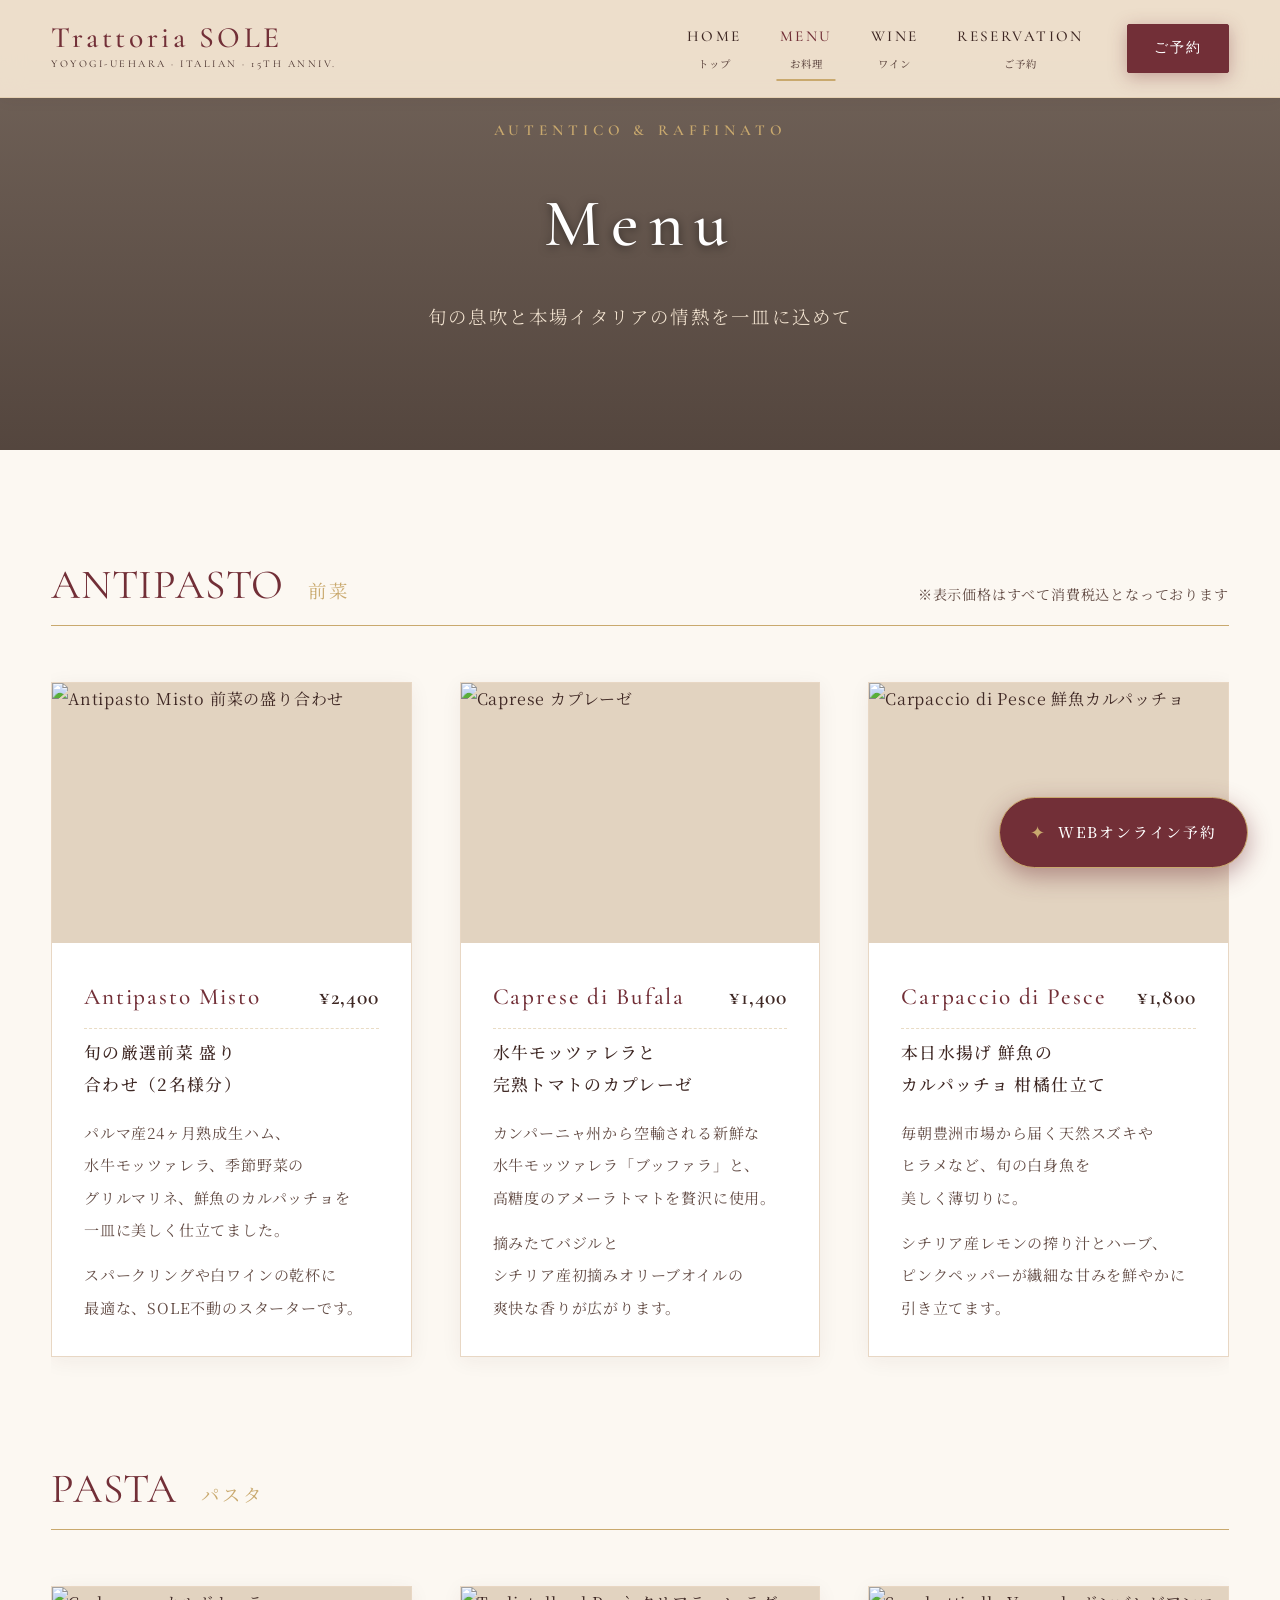
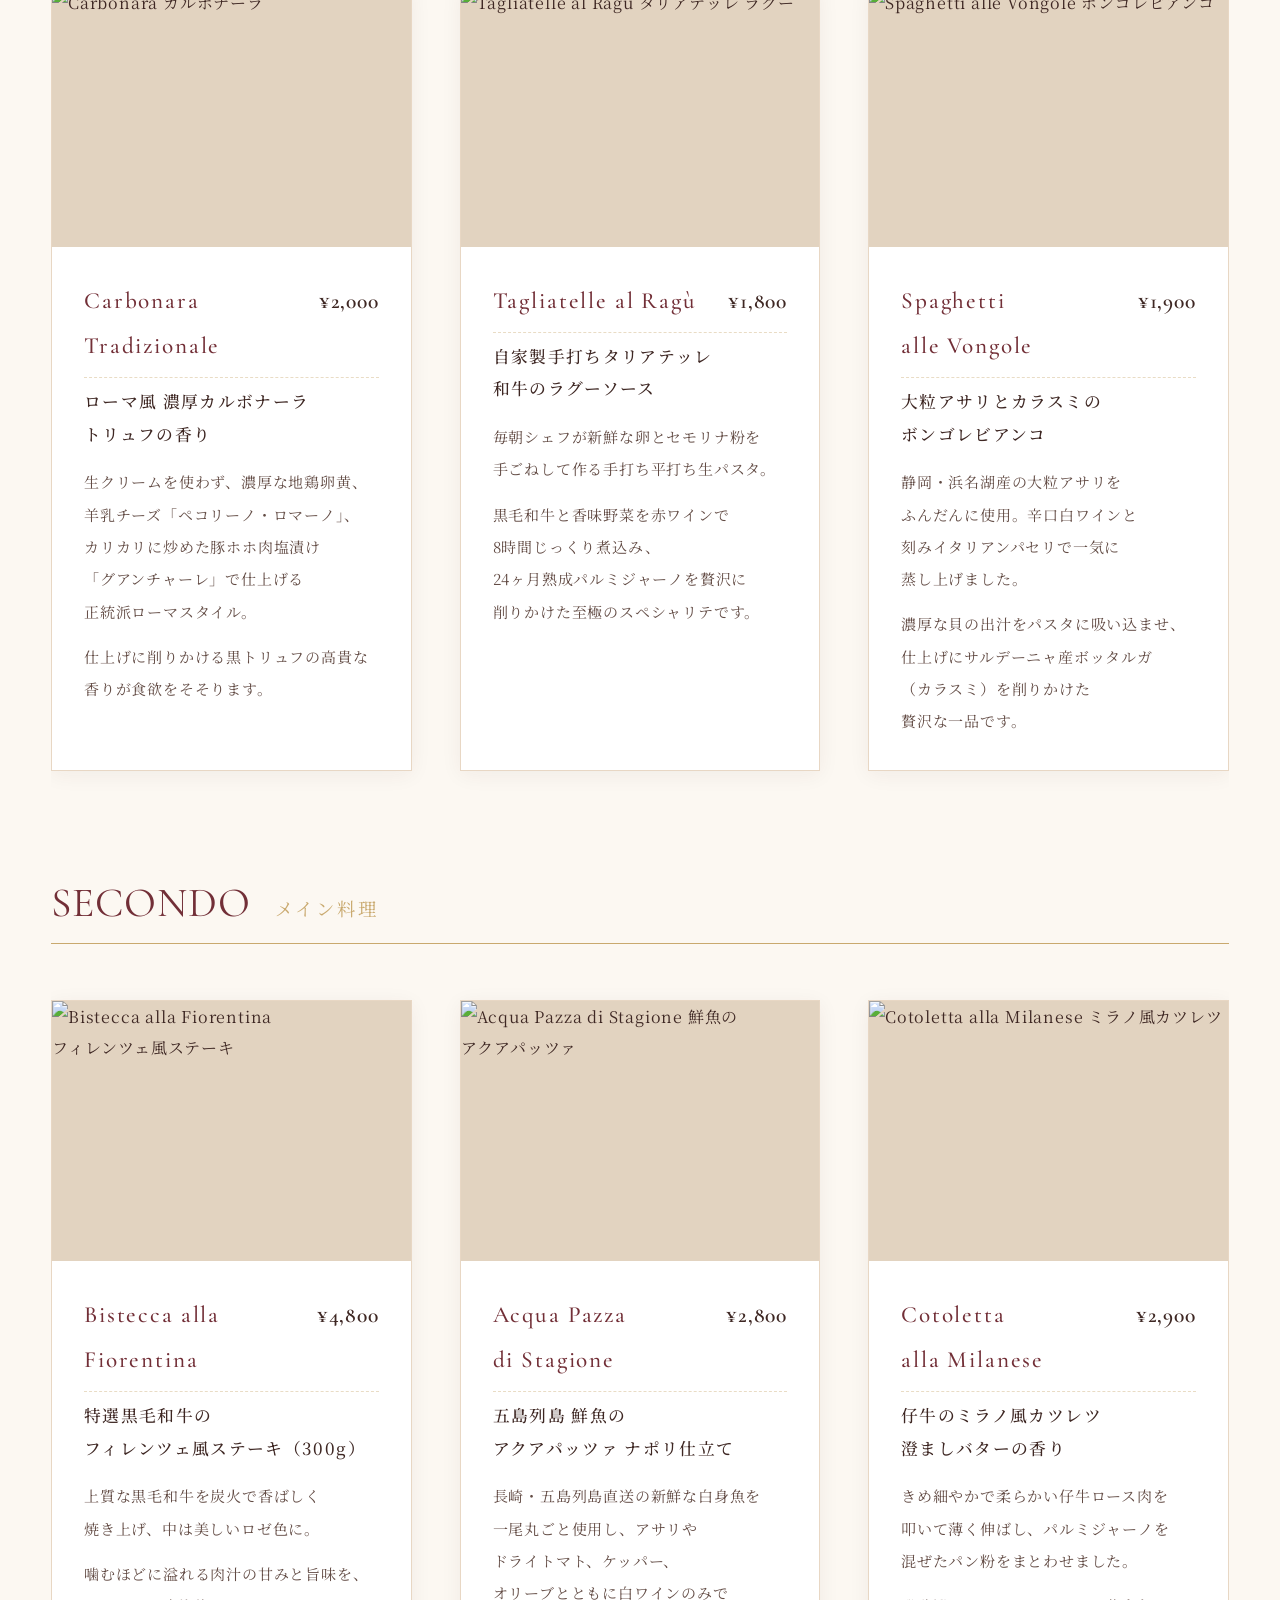
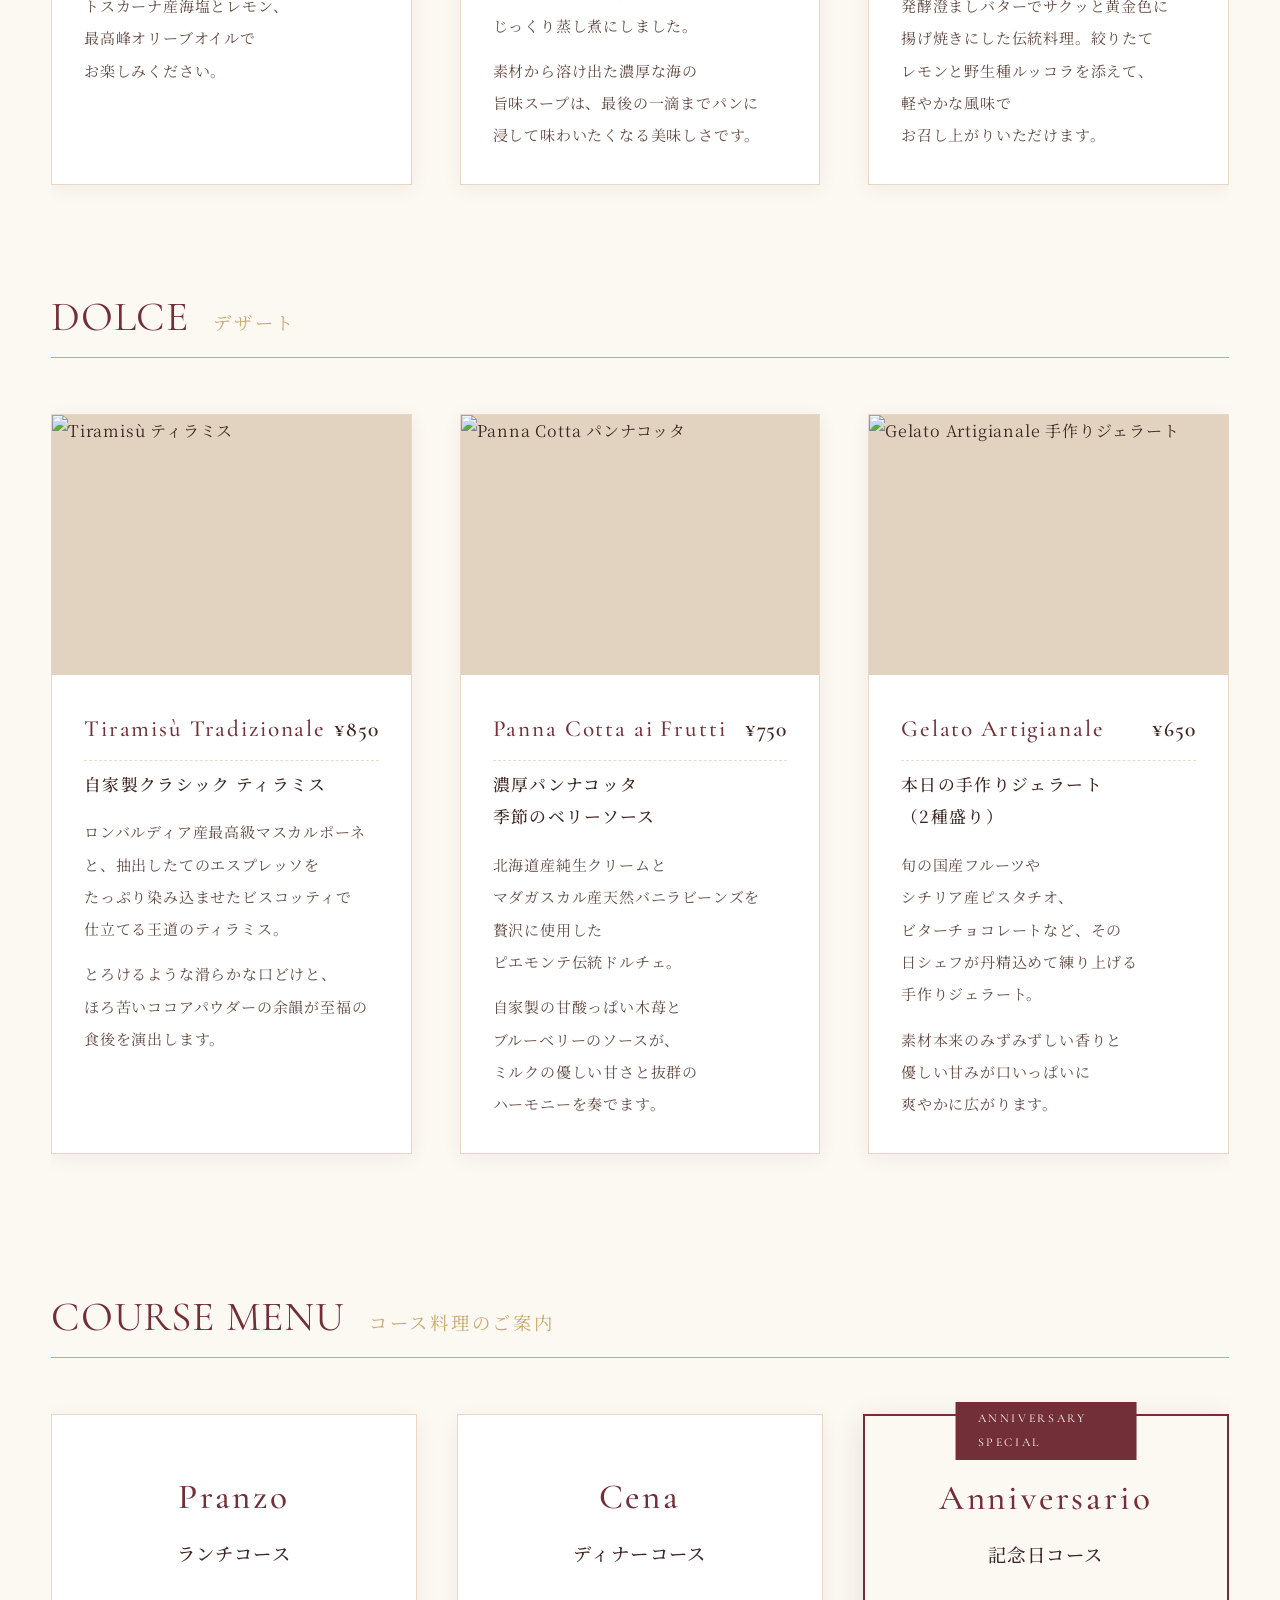
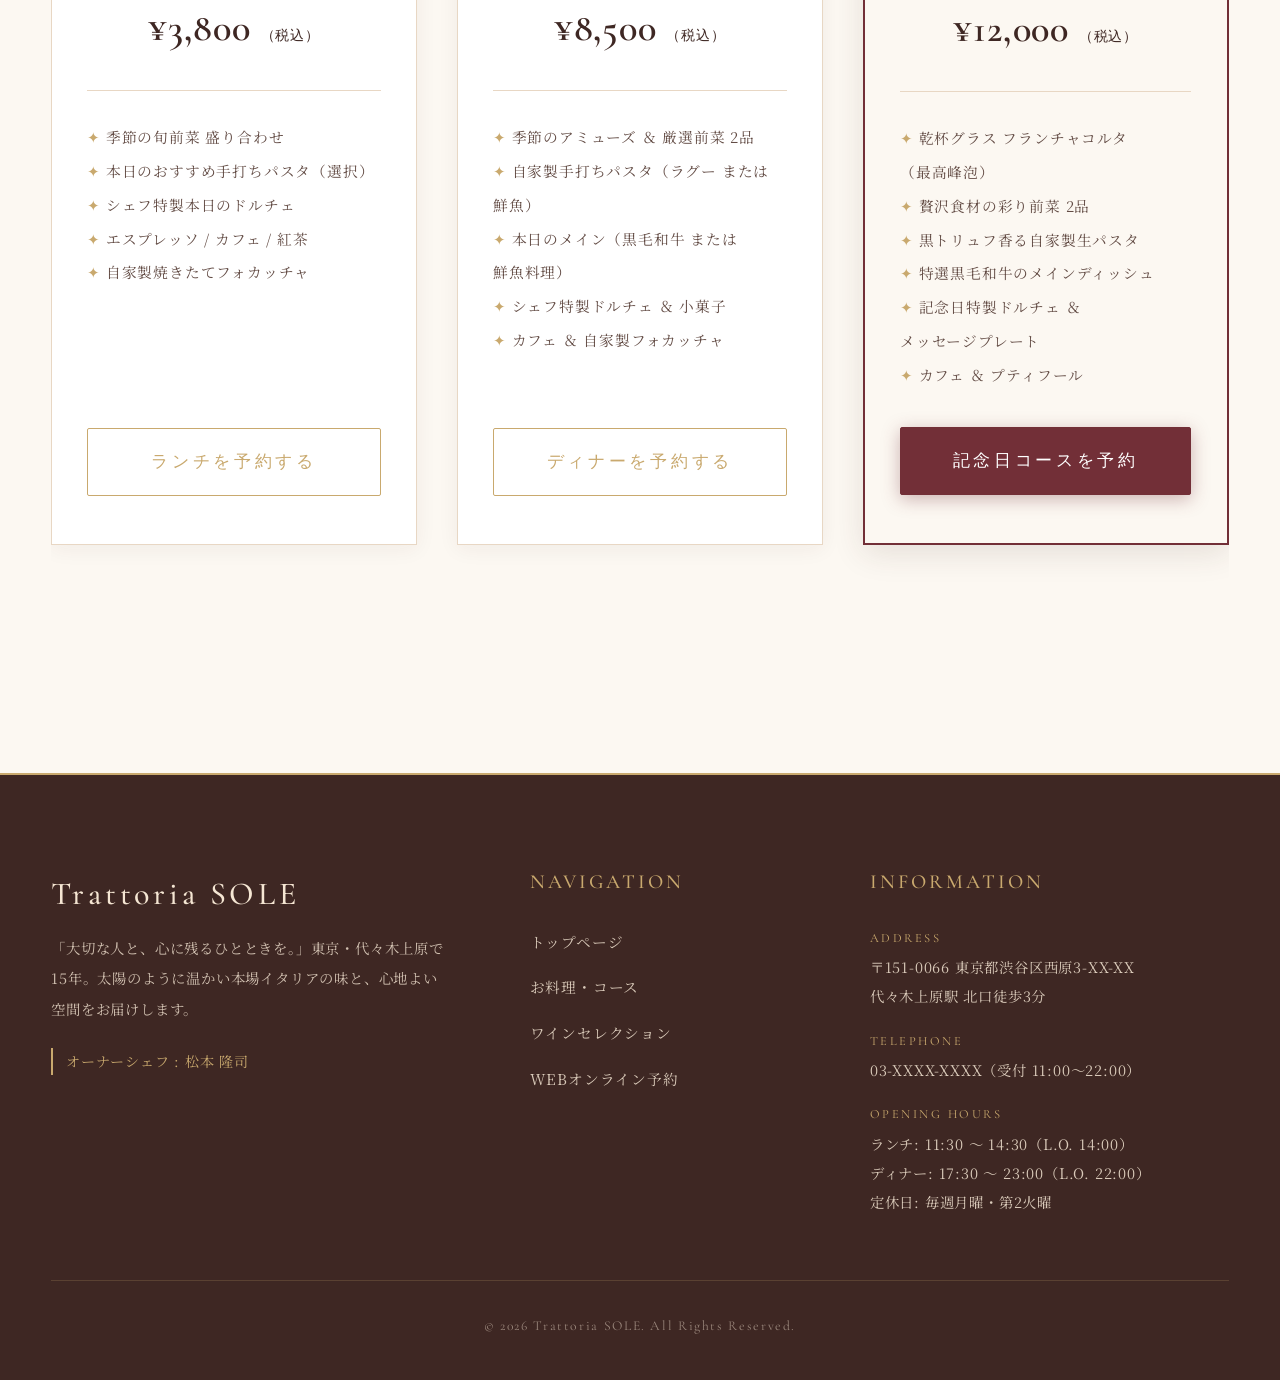
==== commit cbc709b9: "update" ====
--- a/試作④/menu.html
+++ b/試作④/menu.html
@@ -330,8 +330,7 @@
                   <h4 class="item-name-ja">五島列島 鮮魚のアクアパッツァ ナポリ仕立て</h4>
                   <div class="dish-desc-block">
                     <p>
-                      長崎・五島列島直送の白身魚を一尾丸ごと使用。<br>
-                      アサリ、ドライトマト、ケッパー、オリーブと白ワインだけで蒸し煮にしました。
+                      長崎・五島列島直送の新鮮な白身魚を一尾丸ごと使用し、アサリやドライトマト、ケッパー、オリーブとともに白ワインのみでじっくり蒸し煮にしました。
                     </p>
                     <p>
                       素材から溶け出た濃厚な海の旨味スープは、最後の一滴までパンに浸して味わいたくなる美味しさです。
@@ -358,8 +357,7 @@
                       きめ細やかで柔らかい仔牛ロース肉を叩いて薄く伸ばし、パルミジャーノを混ぜたパン粉をまとわせました。
                     </p>
                     <p>
-                      発酵澄ましバターでサクッと黄金色に揚げ焼きにした伝統料理。<br>
-                      絞りたてレモンと野生種ルッコラを添えて軽やかにお召し上がりいただけます。
+                      発酵澄ましバターでサクッと黄金色に揚げ焼きにした伝統料理。絞りたてレモンと野生種ルッコラを添えて、軽やかな風味でお召し上がりいただけます。
                     </p>
                   </div>
                 </div>
@@ -541,8 +539,7 @@
         <div>
           <h2 class="footer-brand-title">Trattoria SOLE</h2>
           <p class="footer-concept-quote">
-            「大切な人と、心に残るひとときを。」<br>
-            東京・代々木上原で15年。太陽のように温かい本場イタリアの味と、心地よい空間をお届けします。
+            「大切な人と、心に残るひとときを。」東京・代々木上原で15年。太陽のように温かい本場イタリアの味と、心地よい空間をお届けします。
           </p>
           <div class="footer-chef-badge">
             オーナーシェフ : 松本 隆司
--- a/試作④/css/style.css
+++ b/試作④/css/style.css
@@ -43,6 +43,9 @@
   font-size: 16px;
   scroll-behavior: smooth;
   scroll-padding-top: 100px;
+  overflow-x: hidden;
+  overflow-x: clip;
+  max-width: 100%;
 }
 
 body {
@@ -54,6 +57,19 @@
   -webkit-font-smoothing: antialiased;
   -moz-osx-font-smoothing: grayscale;
   overflow-x: hidden;
+  overflow-x: clip;
+  width: 100%;
+  max-width: 100%;
+  position: relative;
+  line-break: strict;
+  word-break: auto-phrase;
+}
+
+/* 全セクション共通で横はみ出しと横スクロールを防止 */
+header, section, footer, main,
+.hero-fullscreen, .subpage-hero-banner {
+  max-width: 100%;
+  overflow-x: clip;
 }
 
 img {
@@ -78,6 +94,9 @@
 h1, h2, h3, h4, h5 {
   font-weight: 500;
   letter-spacing: 0.08em;
+  text-wrap: balance;
+  line-break: strict;
+  word-break: auto-phrase;
 }
 
 .font-serif-en {
@@ -107,6 +126,7 @@
   color: var(--color-dark);
   line-height: 1.35;
   margin-bottom: 1rem;
+  text-wrap: balance;
 }
 
 .gold-accent-line {
@@ -124,9 +144,18 @@
   font-size: 1.05rem;
   color: var(--color-text-sub);
   line-height: 2.1;
-}
-
-/* 読みやすさを追求した段落クラス */
+  text-wrap: pretty;
+  line-break: strict;
+  word-break: auto-phrase;
+}
+
+/* 読みやすさを追求した段落クラス（1〜2文字の改行落ちを防止） */
+p, .text-paragraph, .dish-desc-block p, .wine-desc-block p, .visual-banner-text, .chef-quote-card, .footer-concept-quote {
+  text-wrap: pretty;
+  line-break: strict;
+  word-break: auto-phrase;
+}
+
 .text-paragraph {
   font-size: 0.98rem;
   line-height: 2.25;
@@ -462,11 +491,13 @@
   padding: 3rem 2rem;
   gap: 2rem;
   z-index: 1050;
-  transition: right 0.45s cubic-bezier(0.16, 1, 0.3, 1);
+  visibility: hidden;
+  transition: right 0.45s cubic-bezier(0.16, 1, 0.3, 1), visibility 0.45s;
 }
 
 .mobile-nav-drawer.is-open {
   right: 0;
+  visibility: visible;
 }
 
 .mobile-nav-links {
@@ -1616,12 +1647,42 @@
    レスポンシブ個別対応（タブレット・スマートフォン）
    ========================================================================== */
 @media (max-width: 992px) {
+  /* ヘッダーナビゲーションの切り替え（PC用ナビを非表示、ハンバーガーを表示） */
+  .header-nav {
+    display: none !important;
+  }
+  .hamburger-toggle-btn {
+    display: flex;
+  }
+
+  /* 共通フッターのグリッド */
+  .footer-grid-layout {
+    grid-template-columns: 1fr;
+    gap: 3rem;
+  }
+
+  /* シェフこだわりセクション */
   .chef-story-flex {
     grid-template-columns: 1fr;
+    gap: 3.5rem;
   }
   .chef-photo-wrapper img {
     height: 420px;
   }
+  /* 15 YEARS OF PASSION バッジをスマホ・タブレット幅では画像内側に収める（はみ出し防止） */
+  .chef-years-badge {
+    bottom: 1rem;
+    right: 1rem;
+    padding: 1.1rem 1.6rem;
+  }
+
+  /* メニュー・ワイン・予約等のグリッド最適化 */
+  .menu-items-grid {
+    grid-template-columns: 1fr;
+  }
+  .wine-cards-grid {
+    grid-template-columns: 1fr;
+  }
   .featured-dishes-grid {
     grid-template-columns: 1fr;
   }
@@ -1651,3 +1712,173 @@
   }
 }
 
+@media (max-width: 768px) {
+  /* コンテナ余白の調整 */
+  .container {
+    width: min(100% - 2.5rem, 1200px);
+  }
+  .container-narrow {
+    width: min(100% - 2rem, 880px);
+  }
+
+  /* ヘッダーのロゴと余白 */
+  .site-header {
+    padding: 0.85rem 0;
+  }
+  .logo-main-text {
+    font-size: 1.45rem;
+  }
+  .logo-sub-text {
+    font-size: 0.58rem;
+    letter-spacing: 0.16em;
+  }
+
+  /* ヒーローセクションとアクションボタン（画面幅に美しく収める） */
+  .hero-center-box {
+    padding: 0 1rem;
+    width: 100%;
+  }
+  .hero-subcopy-en {
+    font-size: 0.92rem;
+    letter-spacing: 0.24em;
+    margin-bottom: 0.8rem;
+  }
+  .hero-main-catch {
+    font-size: clamp(2rem, 6.8vw, 2.9rem);
+    margin-bottom: 1.2rem;
+  }
+  .hero-sub-catch {
+    font-size: 1.05rem;
+    margin-bottom: 2rem;
+  }
+  .hero-action-buttons {
+    flex-direction: column;
+    align-items: center;
+    gap: 0.85rem;
+    width: 100%;
+    max-width: 320px;
+    margin: 0 auto;
+  }
+  .hero-action-buttons .btn {
+    width: 100%;
+    padding: 0.9rem 1.4rem;
+    font-size: 0.95rem;
+    letter-spacing: 0.14em;
+    justify-content: center;
+  }
+
+  /* 「15 YEARS OF PASSION」赤いバッジのスマホ最適化（画像内側配置＆サイズ調整） */
+  .chef-photo-wrapper img {
+    height: 380px;
+  }
+  .chef-years-badge {
+    bottom: 0.9rem;
+    right: 0.9rem;
+    padding: 0.9rem 1.3rem;
+  }
+  .chef-years-badge .years-num {
+    font-size: 2rem;
+  }
+  .chef-years-badge .years-label {
+    font-size: 0.65rem;
+    letter-spacing: 0.14em;
+  }
+
+  /* 常時固定予約ボタン（スマホ向けコンパクト表示で画面中央への圧迫を解消） */
+  .fixed-floating-cta {
+    bottom: 1.25rem;
+    right: 1rem;
+    padding: 0.65rem 1.15rem;
+    font-size: 0.82rem;
+    letter-spacing: 0.08em;
+    gap: 0.45rem;
+    border-radius: 30px;
+    box-shadow: 0 6px 18px rgba(114, 47, 55, 0.4);
+    max-width: calc(100vw - 2rem);
+  }
+  .fixed-floating-cta .cta-sparkle {
+    font-size: 0.95rem;
+  }
+
+  /* サブページヒーロー */
+  .subpage-hero-banner {
+    height: 36vh;
+    min-height: 270px;
+  }
+}
+
+@media (max-width: 480px) {
+  /* スマホ幅（375px〜430px）の精密調整 */
+  .container {
+    width: min(100% - 1.8rem, 1200px);
+  }
+  .section-padding {
+    padding: 4.2rem 0;
+  }
+  .section-header-block {
+    margin-bottom: 2.8rem;
+  }
+  .section-main-heading {
+    font-size: 1.75rem;
+  }
+
+  .logo-main-text {
+    font-size: 1.3rem;
+  }
+  .logo-sub-text {
+    font-size: 0.52rem;
+    letter-spacing: 0.12em;
+  }
+
+  /* ヒーローボタン（375px幅で確実に収まるサイズ・余白） */
+  .hero-action-buttons {
+    max-width: 290px;
+  }
+  .hero-action-buttons .btn {
+    padding: 0.85rem 1.2rem;
+    font-size: 0.9rem;
+    letter-spacing: 0.1em;
+  }
+
+  /* 一般ボタンのパディング微調整 */
+  .btn {
+    padding: 0.85rem 1.6rem;
+    font-size: 0.9rem;
+    letter-spacing: 0.12em;
+  }
+
+  /* 「15 YEARS OF PASSION」バッジ（極小幅でも収まり良く配置） */
+  .chef-photo-wrapper img {
+    height: 320px;
+  }
+  .chef-years-badge {
+    bottom: 0.6rem;
+    right: 0.6rem;
+    padding: 0.75rem 1rem;
+  }
+  .chef-years-badge .years-num {
+    font-size: 1.7rem;
+  }
+  .chef-years-badge .years-label {
+    font-size: 0.6rem;
+    letter-spacing: 0.12em;
+  }
+
+  /* フローティング予約ボタン（375px幅でもスッキリ右下に配置） */
+  .fixed-floating-cta {
+    bottom: 1rem;
+    right: 0.8rem;
+    padding: 0.6rem 1rem;
+    font-size: 0.78rem;
+    gap: 0.35rem;
+  }
+  .fixed-floating-cta .cta-sparkle {
+    font-size: 0.85rem;
+  }
+
+  /* モバイルドロワー */
+  .mobile-nav-drawer {
+    max-width: 85%;
+  }
+}
+
